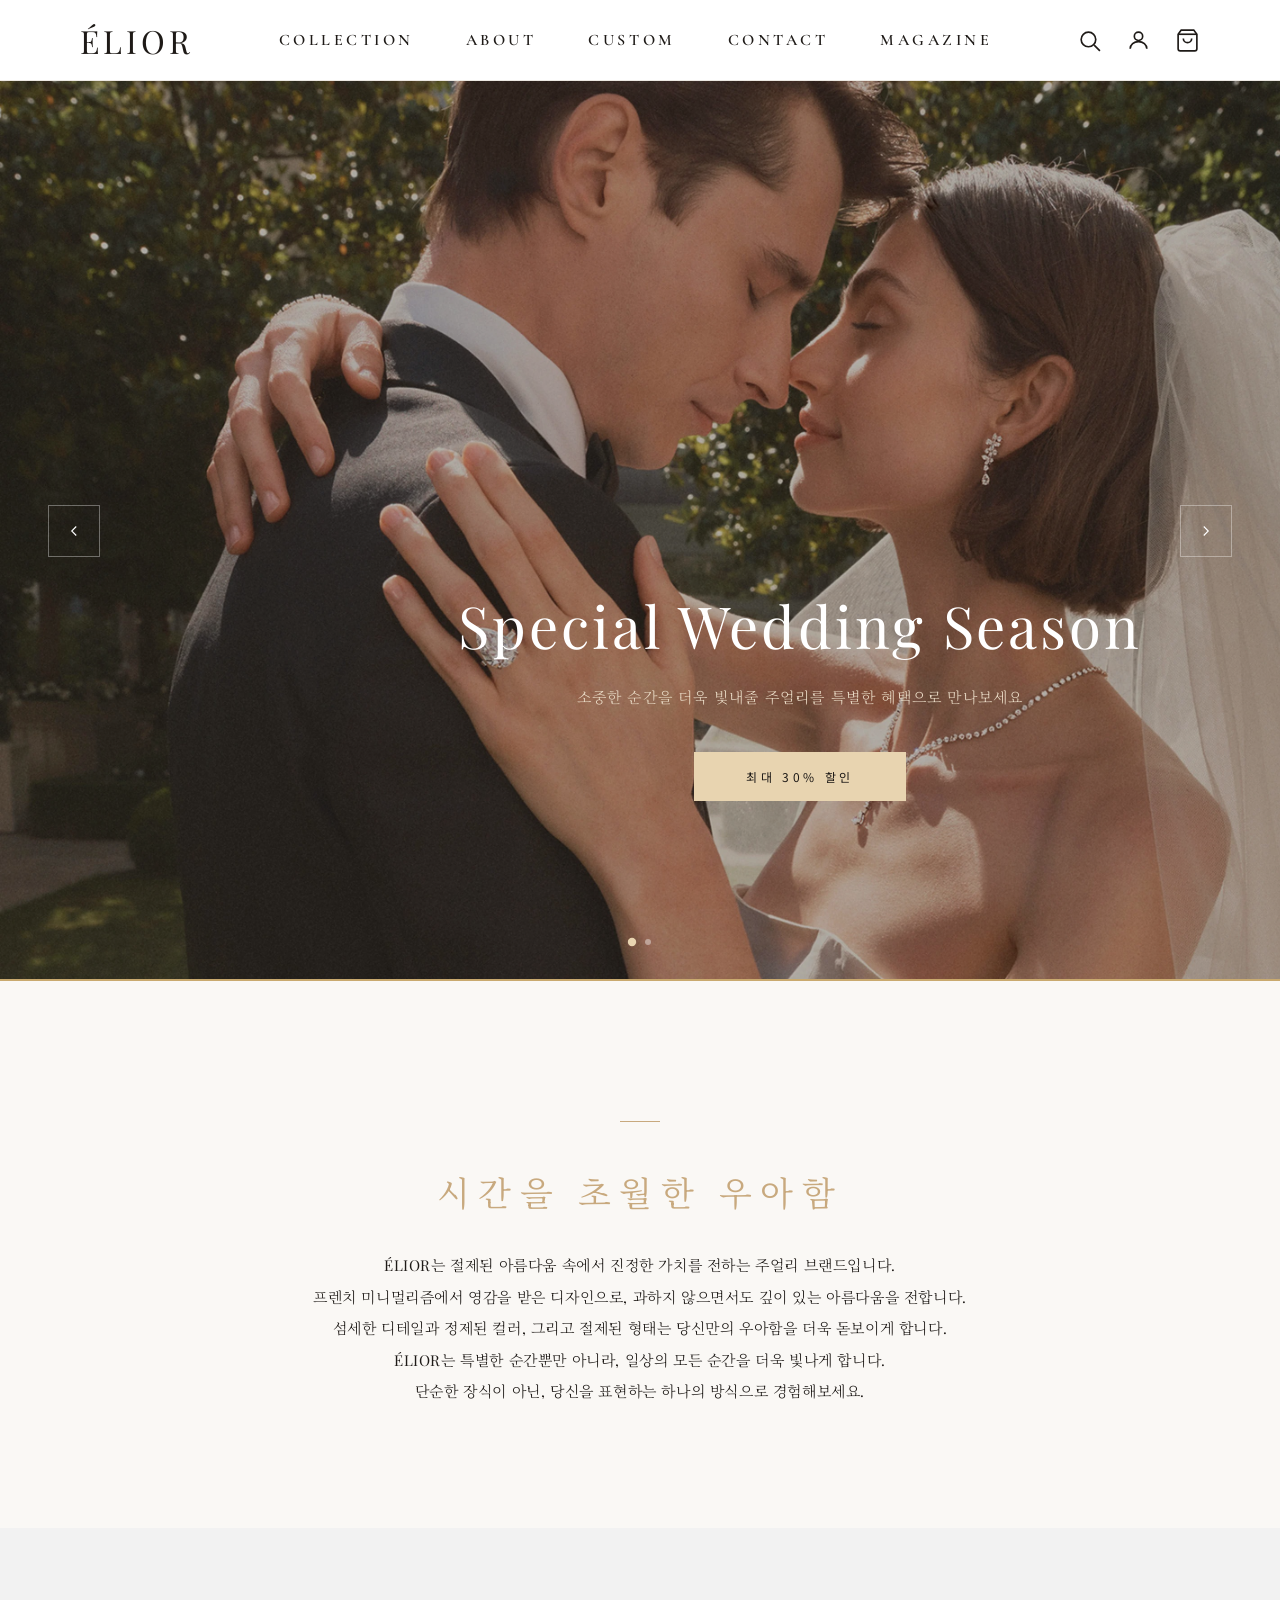
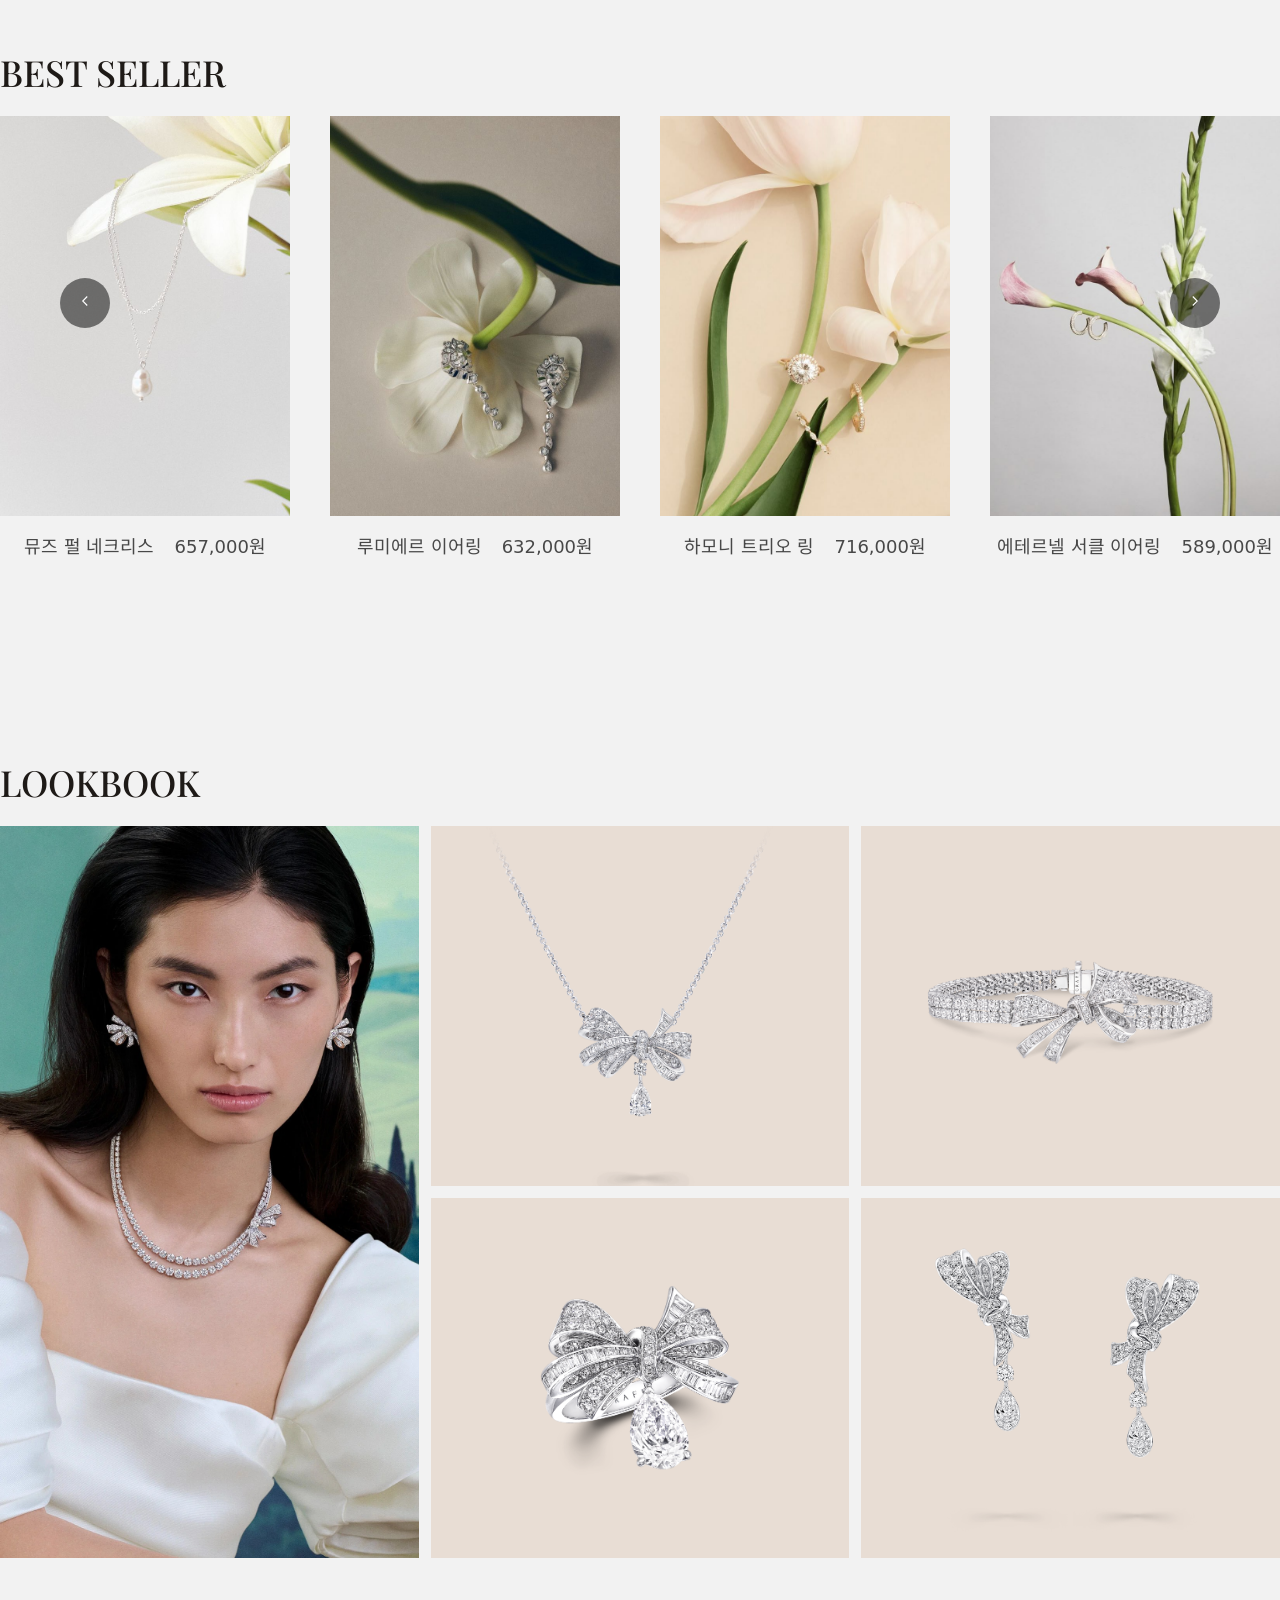
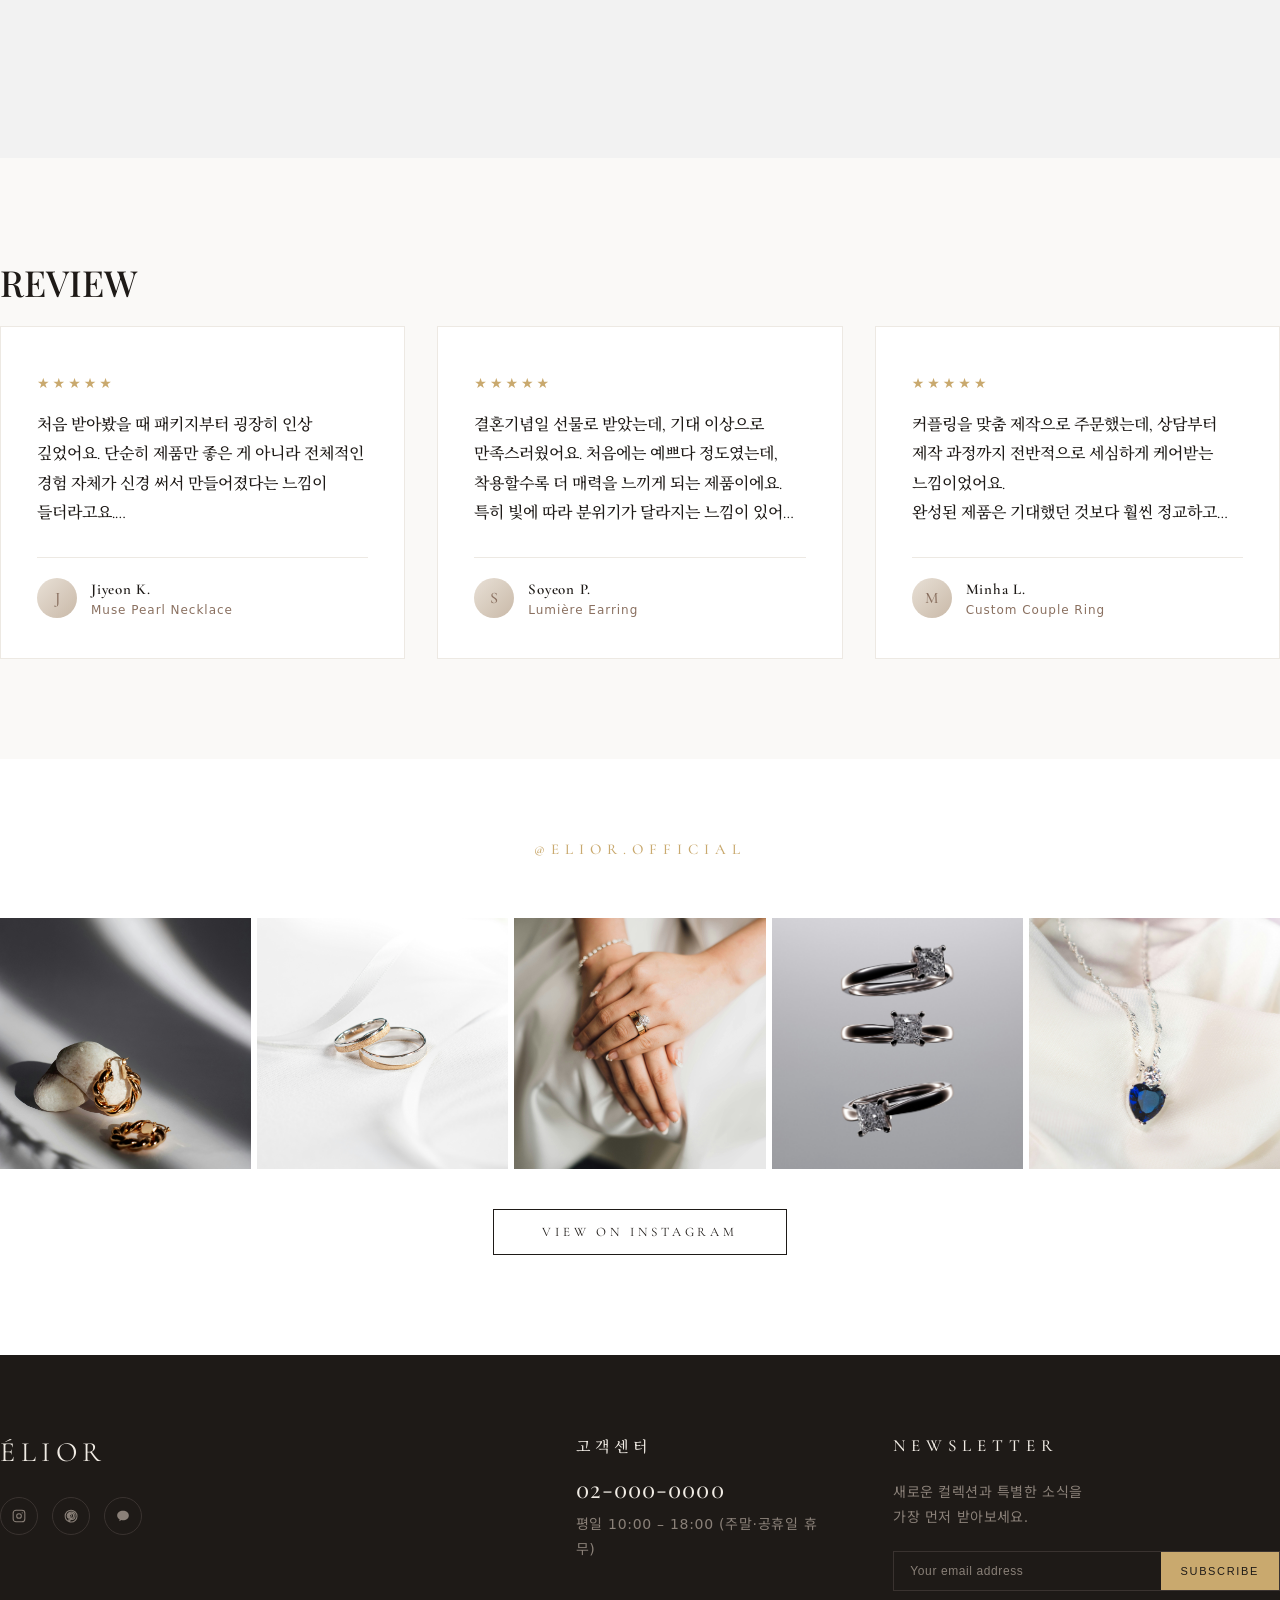
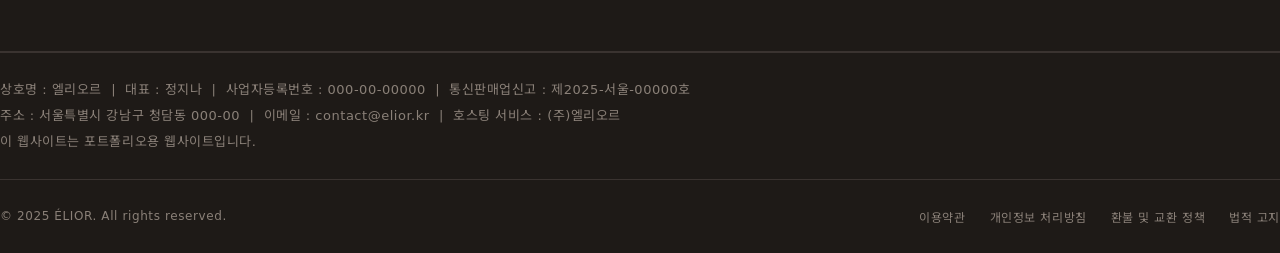
==== index.html @ 1b8e88ba "Add files via upload" ====
<!DOCTYPE html>
<html lang="ko">

<head>
    <meta charset="UTF-8">
    <meta name="viewport" content="width=device-width, initial-scale=1.0">
    <title>ÉLIOR</title>
    <link rel="stylesheet" href="css/all.min.css">
    <link rel="stylesheet" href="css/reset.css">
    <link rel="stylesheet" href="css/index.css">
</head>

<body>
    <div id="wrap">

        <header id="eliorHeader">
            <div class="inner_box">
                <button class="hamburger" id="hamburger" aria-label="메뉴">
                    <span></span>
                    <span></span>
                    <span></span>
                </button>

                <h1 class="logo">
                    <a href="index.html"><span>ÉLIOR</span></a>
                </h1>
                <ul class="gnb">
                    <li>
                        <a href="Collection.html">Collection</a>
                        <ul class="sub">
                            <li><a href="collection.html?cat=necklace">Necklace</a></li>
                            <li><a href="collection.html?cat=earring">Earring</a></li>
                            <li><a href="collection.html?cat=ring">Ring</a></li>
                            <li><a href="collection.html?cat=bracelet">Bracelet</a></li>
                            <li><a href="collection.html?cat=watch">Watch</a></li>
                            <li><a href="collection.html?cat=couple">Couple Sets</a></li>
                        </ul>
                    </li>
                    <li>
                        <a href="About.html">About</a>
                        <ul class="sub">
                            <li><a href="about.html?tab=brand">Brand Story</a></li>
                            <li><a href="about.html?tab=craft">장인정신</a></li>
                            <li><a href="about.html?tab=atelier">아틀리에</a></li>
                        </ul>
                    </li>
                    <li>
                        <a href="Custom.html">Custom</a>
                        <ul class="sub">
                            <li><a href="custom.html?tab=process">진행 방식</a></li>
                            <li><a href="custom.html?tab=request">커스텀 요청서</a></li>
                            <li><a href="custom.html?tab=option">커스텀 옵션</a></li>
                            <li><a href="custom.html?tab=size">사이즈 가이드</a></li>
                            <li><a href="custom.html?tab=case">커스텀 작업 사례</a></li>
                        </ul>
                    </li>
                    <li>
                        <a href="Contact.html">Contact</a>
                        <ul class="sub">
                            <li><a href="contact.html?tab=inquiry">상품 문의</a></li>
                            <li><a href="contact.html?tab=faq">자주 묻는 질문</a></li>
                            <li><a href="contact.html?tab=visit">방문 예약</a></li>
                        </ul>
                    </li>
                    <li>
                        <a href="Magazine.html">Magazine</a>
                    </li>
                </ul>
                
                <div class="util_nav">
                    <a href="#" aria-label="검색">
                        <svg width="16" height="16" viewBox="0 0 24 24" fill="none" stroke="currentColor"
                            stroke-width="1.6">
                            <circle cx="11" cy="11" r="7" />
                            <line x1="16.5" y1="16.5" x2="22" y2="22" />
                        </svg>
                    </a>
                    <a href="Mypage.html" aria-label="마이페이지">
                        <svg width="16" height="16" viewBox="0 0 24 24" fill="none" stroke="currentColor"
                            stroke-width="1.6">
                            <circle cx="12" cy="8" r="4" />
                            <path d="M4 20c0-4 3.6-7 8-7s8 3 8 7" />
                        </svg>
                    </a>
                    <a href="Cart.html" aria-label="장바구니">
                        <svg width="16" height="16" viewBox="0 0 24 24" fill="none" stroke="currentColor"
                            stroke-width="1.6">
                            <path d="M6 2L3 6v14a2 2 0 002 2h14a2 2 0 002-2V6l-3-4z" />
                            <line x1="3" y1="6" x2="21" y2="6" />
                            <path d="M16 10a4 4 0 01-8 0" />
                        </svg>
                    </a>
                </div>
            </div>
        </header>

        <section id="mainVisual">
            <div class="mv_track" id="mvTrack">

                <!-- Slide 1: 메인 -->
                <div class="mv_slide slide1">
                    <figure>
                        <img src="img/main.jpg" alt="">
                    </figure>
                    <div class="mv_text">
                        <h2 class="mv_title">Special Wedding Season </h2>
                        <p class="mv_sub">소중한 순간을 더욱 빛내줄 주얼리를 특별한 혜택으로 만나보세요</p>
                        <a href="#" class="mv_btn light"> 최대 30% 할인 </a>
                    </div>
                </div>

                <!-- Slide 2: -->
                <div class="mv_slide slide2">
                    <div class="ring r1"></div>
                    <div class="ring r2"></div>
                    <div class="ring r3"></div>
                    <div class="mv_text">
                        <p class="mv_label dark">— Make it yours —</p>
                        <h2 class="mv_title dark">나만의 주얼리를,<br>당신의 이야기로</h2>
                        <p class="mv_sub dark">소중한 순간을 담아 세상에 단 하나뿐인 주얼리를 만들어드립니다.<br>각인, 스톤 선택, 디자인까지 — 처음부터 끝까지 함께합니다.
                        </p>
                        <a href="Custom.html" class="mv_btn dark">커스텀 주문 시작하기</a>
                    </div>
                </div>
            </div>

            <button class="mv_arrow prev" id="mvPrev">
                <svg width="18" height="18" viewBox="0 0 24 24" fill="none" stroke="currentColor" stroke-width="1.5">
                    <polyline points="15 18 9 12 15 6" />
                </svg>
            </button>
            <button class="mv_arrow next" id="mvNext">
                <svg width="18" height="18" viewBox="0 0 24 24" fill="none" stroke="currentColor" stroke-width="1.5">
                    <polyline points="9 18 15 12 9 6" />
                </svg>
            </button>

            <div class="mv_dots" id="mvDots">
                <button class="mv_dot active" data-index="0"></button>
                <button class="mv_dot" data-index="1"></button>
            </div>

            <div class="mv_progress" id="mvProgress"></div>
        </section>

        <section id="intro">
            <div class="inner_box">
                <div class="text">
                    <h2>시간을 초월한 우아함</h2>
                    <p>ÉLIOR는 절제된 아름다움 속에서 진정한 가치를 전하는 주얼리 브랜드입니다. <br>
                        프렌치 미니멀리즘에서 영감을 받은 디자인으로, 과하지 않으면서도 깊이 있는 아름다움을 전합니다. <br>
                        섬세한 디테일과 정제된 컬러, 그리고 절제된 형태는 당신만의 우아함을 더욱 돋보이게 합니다. <br>
                        ÉLIOR는 특별한 순간뿐만 아니라, 일상의 모든 순간을 더욱 빛나게 합니다. <br>
                        단순한 장식이 아닌, 당신을 표현하는 하나의 방식으로 경험해보세요.
                    </p>
                    </p>
                </div>
            </div>
        </section>

        <section id="bestseller">
            <div class="inner_box">
                <h3 class="title">BEST SELLER</h3>
                <div class="bestitem">
                    <div class="slider_btns">
                        <button class="prev_btn" aria-label="이전">
                            <svg width="18" height="18" viewBox="0 0 24 24" fill="none" stroke="currentColor"
                                stroke-width="1.5">
                                <polyline points="15 18 9 12 15 6" />
                            </svg>
                        </button>
                        <button class="next_btn" aria-label="다음">
                            <svg width="18" height="18" viewBox="0 0 24 24" fill="none" stroke="currentColor"
                                stroke-width="1.5">
                                <polyline points="9 18 15 12 9 6" />
                            </svg>
                        </button>
                    </div>
                    <ul class="item">
                        <li>
                            <a href=""><img src="img/Pearl Line.jpg" alt=""></a>
                            <div class="info">
                                <span>뮤즈 펄 네크리스</span>
                                <p>657,000원</p>
                            </div>
                        </li>
                        <li>
                            <a href=""><img src="img/Lumière.jpg" alt=""></a>
                            <div class="info">
                                <span>루미에르 이어링</span>
                                <p>632,000원</p>
                            </div>
                        </li>
                        <li>
                            <a href=""><img src="img/Harmonie Trio.jpg" alt=""></a>
                            <div class="info">
                                <span>하모니 트리오 링</span>
                                <p>716,000원</p>
                            </div>
                        </li>
                        <li>
                            <a href=""><img src="img/Circle Éternel.jpg" alt=""></a>
                            <div class="info">
                                <span>에테르넬 서클 이어링</span>
                                <p>589,000원</p>
                            </div>
                        </li>
                        <li>
                            <a href=""><img src="img/best1.jpg" alt=""></a>
                            <div class="info">
                                <span>듀얼 다이아몬드 링</span>
                                <p>548,000원</p>
                            </div>
                        </li>
                        <li>
                            <a href=""><img src="img/best2.jpg" alt=""></a>
                            <div class="info">
                                <span>인피니티 네크리스</span>
                                <p>635,000원</p>
                            </div>
                        </li>
                        <li>
                            <a href=""><img src="img/best3.jpg" alt=""></a>
                            <div class="info">
                                <span>블루 가든 이어링</span>
                                <p>748,000원</p>
                            </div>
                        </li>
                        <li>
                            <a href=""><img src="img/best4.jpg" alt=""></a>
                            <div class="info">
                                <span>실버 범블비 네크리스</span>
                                <p>635,000원</p>
                            </div>
                        </li>
                    </ul>
                </div>
            </div>
        </section>

        <section id="lookbook">
            <div class="inner_box">
                <div class="lookbook_title">
                    <h3>LOOKBOOK</h3>
                </div>
                <div class="lookbook_grid">
                    <div class="look_item large">
                        <img src="img/lookbookmain.jpg" alt="">
                        <div class="look_overlay">
                            <span>2025 S/S Collection</span>
                        </div>
                    </div>
                    <div class="look_item">
                        <img src="img/lookbook1.png" alt="">
                        <div class="look_overlay">
                            <span>다이아몬드 드롭 펜던트</span>
                        </div>
                    </div>
                    <div class="look_item">
                        <img src="img/lookbook2.png" alt="">
                        <div class="look_overlay">
                            <span>다이아몬드 더블 스트랜드 브레이슬릿</span>
                        </div>
                    </div>
                    <div class="look_item">
                        <img src="img/lookbook3.png" alt="">
                        <div class="look_overlay">
                            <span>클래식 다이아몬드 드롭 링</span>
                        </div>
                    </div>
                    <div class="look_item">
                        <img src="img/lookbook4.png" alt="">
                        <div class="look_overlay">
                            <span>다이아몬드 드롭 이어링</span>
                        </div>
                    </div>
                </div>
            </div>
        </section>


        <section id="review">
            <div class="inner_box">
                <div class="section_title">
                    <h3>REVIEW</h3>
                </div>
                <div class="review_grid">
                    <div class="review_card">
                        <div class="stars">
                            <span>★</span><span>★</span><span>★</span><span>★</span><span>★</span>
                        </div>
                        <div class="review_text">
                            <p>처음 받아봤을 때 패키지부터 굉장히 인상 깊었어요. 단순히 제품만 좋은 게 아니라 전체적인 경험 자체가 신경 써서 만들어졌다는 느낌이 들더라고요.</p>
                            <p>실제로 착용해보니 디자인이 과하지 않으면서도 존재감이 있어서 어떤 스타일에도 잘 어울리고, 매일 착용해도 전혀 질리지 않아요.</p>
                            <p>시간이 지나도 계속 손이 가는 아이템이라는 점이 가장 만족스러워요.</p>
                        </div>
                        <div class="reviewer">
                            <div class="reviewer_avatar">J</div>
                            <div class="reviewer_info">
                                <p class="name">Jiyeon K.</p>
                                <p class="product">Muse Pearl Necklace</p>
                            </div>
                        </div>
                    </div>
                    <div class="review_card">
                        <div class="stars">
                            <span>★</span><span>★</span><span>★</span><span>★</span><span>★</span>
                        </div>
                        <div class="review_text">
                            <p>결혼기념일 선물로 받았는데, 기대 이상으로 만족스러웠어요. 처음에는 예쁘다 정도였는데, 착용할수록 더 매력을 느끼게 되는 제품이에요.</p>
                            <p>특히 빛에 따라 분위기가 달라지는 느낌이 있어서 더욱 특별하게 느껴져요.</p>
                            <p>중요한 자리뿐 아니라 일상에서도 자연스럽게 어울려서 활용도가 높다는 점도 정말 좋았습니다.</p>
                        </div>
                        <div class="reviewer">
                            <div class="reviewer_avatar">S</div>
                            <div class="reviewer_info">
                                <p class="name">Soyeon P.</p>
                                <p class="product">Lumière Earring</p>
                            </div>
                        </div>
                    </div>
                    <div class="review_card">
                        <div class="stars">
                            <span>★</span><span>★</span><span>★</span><span>★</span><span>★</span>
                        </div>
                        <div class="review_text">
                            <p>커플링을 맞춤 제작으로 주문했는데, 상담부터 제작 과정까지 전반적으로 세심하게 케어받는 느낌이었어요.</p>
                            <p>완성된 제품은 기대했던 것보다 훨씬 정교하고 완성도가 높아서 놀랐습니다. 각인 디테일도 깔끔하고 고급스럽게 표현돼서 오래도록 의미 있게 간직할 수 있을 것
                                같아요.</p>
                            <p>비슷한 고민을 하는 분들께도 자신 있게 추천하고 싶어요.</p>
                        </div>
                        <div class="reviewer">
                            <div class="reviewer_avatar">M</div>
                            <div class="reviewer_info">
                                <p class="name">Minha L.</p>
                                <p class="product">Custom Couple Ring</p>
                            </div>
                        </div>
                    </div>
                </div>
            </div>
        </section>

        <section id="instagram">
            <div class="inner_box">
                <div class="insta_header">
                    <a href="#" class="insta_handle">
                        @elior.official
                    </a>
                </div>
                <div class="insta_grid">
                    <div class="insta_item">
                        <img src="img/insta1.jpg" alt="Instagram 1">
                    </div>
                    <div class="insta_item">
                        <img src="img/insta2.jpg" alt="Instagram 2">
                    </div>
                    <div class="insta_item">
                        <img src="img/insta3.jpg" alt="Instagram 3">
                    </div>
                    <div class="insta_item">
                        <img src="img/insta4.jpg" alt="Instagram 4">
                    </div>
                    <div class="insta_item">
                        <img src="img/insta5.jpg" alt="Instagram 5">
                    </div>
                </div>
                <div class="insta_cta">
                    <a href="#">View on Instagram</a>
                </div>
            </div>
        </section>

        <footer id="footer">
            <div class="inner_box">
                <div class="footer_top">

                    <!-- Brand -->
                    <div class="footer_brand">
                        <a href="index.html" class="footer_logo">ÉLIOR</a>
                        <div class="footer_sns">
                            <a href="#" class="sns_btn" aria-label="Instagram">
                                <svg width="14" height="14" viewBox="0 0 24 24" fill="none" stroke="currentColor"
                                    stroke-width="1.8">
                                    <rect x="2" y="2" width="20" height="20" rx="5" ry="5" />
                                    <circle cx="12" cy="12" r="4" />
                                    <circle cx="17.5" cy="6.5" r="1" fill="currentColor" stroke="none" />
                                </svg>
                            </a>
                            <a href="#" class="sns_btn" aria-label="Pinterest">
                                <svg width="14" height="14" viewBox="0 0 24 24" fill="none" stroke="currentColor"
                                    stroke-width="1.8">
                                    <path
                                        d="M12 2C6.48 2 2 6.48 2 12c0 4.24 2.65 7.86 6.39 9.29-.09-.78-.17-1.99.04-2.85.18-.76 1.22-5.18 1.22-5.18s-.31-.63-.31-1.56c0-1.46.85-2.55 1.9-2.55.9 0 1.33.67 1.33 1.48 0 .9-.58 2.26-.87 3.52-.25 1.05.52 1.9 1.55 1.9 1.86 0 3.11-2.39 3.11-5.22 0-2.15-1.46-3.75-4.1-3.75-2.99 0-4.84 2.24-4.84 4.74 0 .86.25 1.47.65 1.94.18.21.2.3.14.54-.05.17-.15.59-.2.76-.07.25-.28.34-.5.25-1.39-.57-2.04-2.1-2.04-3.82 0-2.84 2.4-6.24 7.17-6.24 3.83 0 6.35 2.77 6.35 5.75 0 3.93-2.17 6.87-5.39 6.87-1.08 0-2.09-.58-2.44-1.24l-.66 2.52c-.24.92-.88 2.07-1.31 2.77.99.3 2.03.46 3.12.46 5.52 0 10-4.48 10-10S17.52 2 12 2z" />
                                </svg>
                            </a>
                            <a href="#" class="sns_btn" aria-label="KakaoTalk">
                                <svg width="14" height="14" viewBox="0 0 24 24" fill="currentColor" stroke="none">
                                    <path
                                        d="M12 3C6.48 3 2 6.58 2 11c0 2.84 1.74 5.33 4.37 6.81L5.5 21l3.78-2.14C10.22 19.27 11.1 19.4 12 19.4c5.52 0 10-3.58 10-8.4S17.52 3 12 3z" />
                                </svg>
                            </a>
                        </div>
                    </div>

                    <!-- 사업자 정보 -->
                    <div class="footer_info">
                        <h4>고객센터</h4>
                        <p class="footer_tel">02-000-0000</p>
                        <p class="footer_hours">평일 10:00 – 18:00 (주말·공휴일 휴무)</p>
                    </div>

                    <!-- Newsletter -->
                    <div class="footer_newsletter">
                        <h4>Newsletter</h4>
                        <p>새로운 컬렉션과 특별한 소식을<br>가장 먼저 받아보세요.</p>
                        <div class="newsletter_form">
                            <input type="email" placeholder="Your email address">
                            <button type="button">Subscribe</button>
                        </div>
                    </div>

                </div>

                <!-- 사업자 등록 정보 -->
                <div class="footer_biz">
                    <p>상호명 : 엘리오르 &nbsp;|&nbsp; 대표 : 정지나 &nbsp;|&nbsp; 사업자등록번호 : 000-00-00000 &nbsp;|&nbsp; 통신판매업신고 :
                        제2025-서울-00000호</p>
                    <p>주소 : 서울특별시 강남구 청담동 000-00 &nbsp;|&nbsp; 이메일 : contact@elior.kr &nbsp;|&nbsp; 호스팅 서비스 : (주)엘리오르
                    </p>
                    <p>이 웹사이트는 포트폴리오용 웹사이트입니다.</p>
                </div>

                <div class="footer_bottom">
                    <p class="copyright">© 2025 ÉLIOR. All rights reserved.</p>
                    <div class="footer_policy">
                        <a href="#">이용약관</a>
                        <a href="#">개인정보 처리방침</a>
                        <a href="#">환불 및 교환 정책</a>
                        <a href="#">법적 고지</a>
                    </div>
                </div>
            </div>
        </footer>
    </div>



    <script>

        // ── 메인비주얼 슬라이더 ──
        const mvTrack = document.getElementById('mvTrack');
        const mvProgress = document.getElementById('mvProgress');
        const mvPrev = document.getElementById('mvPrev');
        const mvNext = document.getElementById('mvNext');
        const mvDots = document.querySelectorAll('.mv_dot');
        const mvTotal = 2;
        let mvCurrent = 0;
        let mvTimer;
        const MV_DURATION = 5000;
        

        function mvUpdateUI() {
            mvTrack.style.transform = `translateX(-${mvCurrent * 100}%)`;
            const isLight = mvCurrent === 1;
            mvDots.forEach((d, i) => {
                d.className = 'mv_dot' + (isLight ? ' on_light' : '') + (i === mvCurrent ? ' active' : '');
            });
            mvPrev.className = 'mv_arrow prev' + (isLight ? ' on_light' : '');
            mvNext.className = 'mv_arrow next' + (isLight ? ' on_light' : '');
        }

        function mvResetProgress() {
            mvProgress.style.transition = 'none';
            mvProgress.style.width = '0%';
            setTimeout(() => {
                mvProgress.style.transition = `width ${MV_DURATION}ms linear`;
                mvProgress.style.width = '100%';
            }, 30);
        }

        function mvGoTo(idx) {
            mvCurrent = (idx + mvTotal) % mvTotal;
            mvUpdateUI();
            mvResetProgress();
        }

        function mvStartAuto() {
            clearInterval(mvTimer);
            mvTimer = setInterval(() => mvGoTo(mvCurrent + 1), MV_DURATION);
        }

        mvDots.forEach(d => {
            d.addEventListener('click', () => { mvGoTo(parseInt(d.dataset.index)); mvStartAuto(); });
        });
        mvPrev.addEventListener('click', () => { mvGoTo(mvCurrent - 1); mvStartAuto(); });
        mvNext.addEventListener('click', () => { mvGoTo(mvCurrent + 1); mvStartAuto(); });

        mvUpdateUI();
        mvResetProgress();
        mvStartAuto();


        // ── 베스트셀러 슬라이더 ──
        const itemList = document.querySelector(".item");
        const items = document.querySelectorAll(".item li");
        const bsPrev = document.querySelector(".prev_btn");
        const bsNext = document.querySelector(".next_btn");

        const visibleCount = 4;
        let bsIndex = 0;

        const itemWidth = items[0].offsetWidth;
        const gap = 40;
        const moveValue = (itemWidth + gap) * visibleCount;
        const maxIndex = Math.ceil(items.length / visibleCount) - 1;

        function updateSlider() {
            itemList.style.transform = `translateX(-${bsIndex * moveValue}px)`;
        }

        bsNext.addEventListener("click", () => {
            bsIndex = bsIndex < maxIndex ? bsIndex + 1 : 0;
            updateSlider();
        });

        bsPrev.addEventListener("click", () => {
            bsIndex = bsIndex > 0 ? bsIndex - 1 : maxIndex;
            updateSlider();
        });

        // 햄버거 메뉴
        const hamburger = document.getElementById('hamburger');
        const gnb = document.querySelector('.gnb');

        if (hamburger && gnb) {
            hamburger.addEventListener('click', () => {
                hamburger.classList.toggle('open');
                gnb.classList.toggle('open');
                document.body.style.overflow = gnb.classList.contains('open') ? 'hidden' : '';
            });

            // 서브메뉴 토글
            gnb.querySelectorAll('li > a').forEach(link => {
                link.addEventListener('click', (e) => {
                    if (window.innerWidth <= 430) {
                        const sub = link.nextElementSibling;
                        if (sub && sub.classList.contains('sub')) {
                            e.preventDefault();
                            link.parentElement.classList.toggle('sub_open');
                        }
                    }
                });
            });
        }


    </script>

</body>

</html>
---- css/index.css ----
@charset "utf-8";

.inner_box {
  max-width: 1440px;
  margin: 0 auto;
  box-sizing: border-box;

}

/* header */
header {
  width: 100%;
  background: #fff;
  border-bottom: 1px solid #ede9e3;
  transition: background 0.4s ease, box-shadow 0.4s ease;
  position: relative;
  z-index: 100;
}

header .inner_box {
  max-width: 1440px;
  margin: 0 auto;
  padding: 0 80px;
  height: 80px;
  display: flex;
  align-items: center;
  justify-content: space-between;
  gap: 48px;
}

/* logo */
header .logo a {
  font-family: 'Playfair Display', 'Noto Serif KR', serif;
  font-size: 32px;
  font-weight: 400;
  letter-spacing: 4px;
  color: #1e1a17;
}

/* ── GNB ── */

.hamburger {
  display: none;
}

.gnb_close {
  display: none;
}

header .gnb {
  display: flex;
  align-items: center;
  list-style: none;
  flex: 1;
  justify-content: center;
}

header .gnb>li {
  position: relative;
}

header .gnb .sub li a {
  font-weight: 500;
}

header .gnb>li>a {
  display: block;
  padding: 0 26px;
  height: 80px;
  line-height: 80px;
  font-family: 'Cormorant Garamond', 'Noto Serif KR', serif;
  font-size: 16px;
  font-weight: 600;
  letter-spacing: 0.22em;
  text-transform: uppercase;
  color: #1e1a17;
  position: relative;
  transition: color 0.25s;
  white-space: nowrap;
}

header .gnb>li>a::after {
  content: '';
  position: absolute;
  bottom: 20px;
  left: 26px;
  right: 26px;
  height: 1px;
  background: #c9a96e;
  transform: scaleX(0);
  transform-origin: left;
  transition: transform 0.3s ease;
}

header .gnb>li:hover>a {
  color: #c9a96e;
}

header .gnb>li:hover>a::after {
  transform: scaleX(1);
}

/* sub menu */
header .gnb .sub {
  position: absolute;
  top: 80px;
  left: 50%;
  transform: translateX(-50%) translateY(-6px);
  background: #fff;
  border: 1px solid #ede9e3;
  border-top: 2px solid #c9a96e;
  min-width: 180px;
  list-style: none;
  padding: 12px 0;
  opacity: 0;
  visibility: hidden;
  transition: opacity 0.25s ease, transform 0.25s ease;
  z-index: 200;
}

header .gnb>li:hover .sub {
  opacity: 1;
  visibility: visible;
  transform: translateX(-50%) translateY(0);
}

header .gnb .sub li a {
  display: block;
  padding: 10px 24px;
  font-family: 'Cormorant Garamond', 'Noto Serif KR', serif;
  font-size: 15px;
  font-weight: 600;
  letter-spacing: 0.08em;
  color: #1e1a17;
  text-decoration: none;
  transition: color 0.2s, padding-left 0.2s;
}

header .gnb .sub li a:hover {
  color: #c9a96e;
  padding-left: 30px;
}

/* util nav */
header .util_nav {
  display: flex;
  align-items: center;
  gap: 24px;
  flex-shrink: 0;
}

header .util_nav a {
  display: flex;
  align-items: center;
  color: #1e1a17;
  transition: color 0.25s;
  text-decoration: none;
}

header .util_nav a:hover {
  color: #c9a96e;
}

header .util_nav a svg {
  width: 25px;
  height: 25px;
}

/* 메인비주얼 */
#mainVisual {
  position: relative;
  width: 100%;
  height: 100vh;
  overflow: hidden;
}

.mv_track {
  display: flex;
  width: 100%;
  height: 100%;
  transition: transform 0.9s cubic-bezier(0.77, 0, 0.18, 1);
}

/* 슬라이드 공통 */
.mv_slide {
  min-width: 100%;
  height: 100%;
  position: relative;
  flex-shrink: 0;
}

/* slide 1 */
.slide1 figure {
  width: 100%;
  height: 100%;
}

.slide1 figure img {
  width: 100%;
  height: 100%;
  object-fit: contain;
  display: block;
}

.slide1::after {
  content: '';
  position: absolute;
  inset: 0;
  background: rgba(40, 28, 16, 0.3);
}

/* slide 2 */
.slide2 {
  background: #FAF8F5;
}

.slide2 .ring {
  position: absolute;
  border-radius: 50%;
  border: 1px solid #e0d8ce;
  top: 50%;
  left: 50%;
  transform: translate(-50%, -50%);
  pointer-events: none;
}

.slide2 .r1 {
  width: 700px;
  height: 700px;
}

.slide2 .r2 {
  width: 480px;
  height: 480px;
}

.slide2 .r3 {
  width: 260px;
  height: 260px;
}

/* ── slide 1 텍스트 ── */
.slide1 .mv_text {
  justify-content: flex-end;
  padding-bottom: 180px;
}

/* ── slide 2 텍스트  ── */
.slide2 .mv_text {
  justify-content: center;
  padding-bottom: 0;
}

/* 공통 */
.mv_text {
  position: absolute;
  inset: 0;
  display: flex;
  flex-direction: column;
  align-items: center;
  text-align: center;
  z-index: 1;
}

.mv_title {
  font-family: 'Playfair Display', 'Noto Serif KR', serif;
  font-size: 58px;
  font-weight: 400;
  letter-spacing: 0.05em;
  color: #fff;
  line-height: 1.3;
  margin-bottom: 20px;

}

.mv_title.dark {
  color: #1e1a17;
}

.mv_title.dark em {
  color: #c9a96e;
}

.mv_sub {
  font-family: 'Cormorant Garamond', 'Noto Serif KR', serif;
  font-size: 15px;
  font-weight: 300;
  letter-spacing: 0.08em;
  color: #e8d9c4;
  line-height: 1.9;
  margin-bottom: 40px;
}

.mv_sub.dark {
  color: #1e1a17;
}

.mv_btn {
  font-family: 'Noto Sans KR', sans-serif;
  font-size: 12px;
  letter-spacing: 0.3em;
  text-transform: uppercase;
  text-decoration: none;
  padding: 16px 52px;
  transition: background 0.3s, color 0.3s;
  display: inline-block;
}

.mv_btn.light {
  background: #e8d4b0;
  color: #1e1a17;
}

.mv_btn.light:hover {
  background: #c9a96e;
  color: #fff;
}

.mv_btn.dark {
  background: #1e1a17;
  color: #fff;
}

.mv_btn.dark:hover {
  background: #c9a96e;
}

/* 화살표 */
.mv_arrow {
  position: absolute;
  top: 50%;
  transform: translateY(-50%);
  width: 52px;
  height: 52px;
  border: 1px solid rgba(255, 255, 255, 0.35);
  background: transparent;
  color: #fff;
  cursor: pointer;
  display: flex;
  align-items: center;
  justify-content: center;
  transition: background 0.3s, border-color 0.3s, color 0.3s;
  z-index: 10;
}

.mv_arrow.prev {
  left: 48px;
}

.mv_arrow.next {
  right: 48px;
}

.mv_arrow:hover {
  background: rgba(255, 255, 255, 0.15);
}

.mv_arrow.on_light {
  border-color: rgba(44, 37, 32, 0.3);
  color: #1e1a17;
}

.mv_arrow.on_light:hover {
  background: rgba(44, 37, 32, 0.08);
}

/* 점 */
.mv_dots {
  position: absolute;
  bottom: 36px;
  left: 50%;
  transform: translateX(-50%);
  display: flex;
  gap: 10px;
  z-index: 10;
}

.mv_dot {
  width: 6px;
  height: 6px;
  border-radius: 50%;
  background: rgba(255, 255, 255, 0.4);
  border: none;
  cursor: pointer;
  padding: 0;
  transition: background 0.3s, transform 0.3s;
}

.mv_dot.active {
  background: #e8d4b0;
  transform: scale(1.4);
}

.mv_dot.on_light {
  background: rgba(44, 37, 32, 0.25);
}

.mv_dot.on_light.active {
  background: #c9a96e;
}

/* 프로그레스 */
.mv_progress {
  position: absolute;
  bottom: 0;
  left: 0;
  height: 2px;
  background: #c9a96e;
  width: 0%;
  z-index: 10;
}



/*intro*/
#intro {
  text-align: center;
  padding: 140px 20px 120px;
  background: #FAF8F5;
  color: #1e1a17;
  margin-bottom: 120px;
  position: relative;
}

#intro::before {
  content: '';
  display: block;
  width: 40px;
  height: 1px;
  background: #C8A97E;
  margin: 0 auto 48px;
}

#intro .text h2 {
  font-family: 'Playfair Display', 'Noto Serif KR', serif;
  color: #C8A97E;
  text-transform: uppercase;
  font-size: 34px;
  font-weight: 400;
  letter-spacing: 0.25em;
  margin-bottom: 36px;
  line-height: 1.3;
}

#intro .text p {
  font-family: 'Playfair Display', 'Noto Serif KR', serif;
  font-size: 15px;
  font-weight: 300;
  line-height: 2.1;
  letter-spacing: 0.04em;
  color: #1e1a17;
  text-align: center;
  max-width: 860px;
  margin: 0 auto;
  word-break: keep-all;
  overflow-wrap: break-word;
}

/*bestitem*/

#bestseller {
  position: relative;
  margin-bottom: 200px;
}

.bestitem {
  overflow: hidden;
}

#bestseller .inner_box .title {
  font-family: 'Playfair Display', 'Noto Serif KR', serif;
  font-size: 36px;
  font-weight: 500;
  margin-bottom: 20px;
  color: #1e1a17;
}

.item {
  display: flex;
  gap: 40px;
  transition: transform 0.5s ease;
}

.item li {
  width: calc((100% - 120px) / 4);
  flex-shrink: 0;
}

.prev_btn,
.next_btn {
  position: absolute;
  top: 50%;
  transform: translateY(-50%);
  z-index: 10;
  width: 50px;
  height: 50px;
  border-radius: 50%;
  border: none;
  cursor: pointer;
  background: rgba(0, 0, 0, 0.5);
  color: #fff;
}

/* 왼쪽 (inner_box 밖으로) */
.prev_btn {
  left: 60px;
}

/* 오른쪽 (inner_box 밖으로) */
.next_btn {
  right: 60px;
}

.bestitem .item li img {
  width: 100%;
  height: 400px;
  object-fit: cover;
  margin-bottom: 12px;
}

.item li .info {
  display: flex;
  justify-content: center;
  gap: 20px;
  font-size: 18px;
}

/* ── 룩북 ── */

#lookbook {
  margin-bottom: 200px;
}

.lookbook_title h3 {
  font-family: 'Playfair Display', 'Noto Serif KR', serif;
  font-size: 36px;
  font-weight: 500;
  color: #1e1a17;
  margin-bottom: 20px;
}

/* 그리드 */
.lookbook_grid {
  display: grid;
  grid-template-columns: repeat(3, 1fr);
  grid-template-rows: repeat(2, 360px);
  gap: 12px;
}

/* 왼쪽 큰 이미지 */
.look_item.large {
  grid-column: 1;
  grid-row: 1 / 3;
}

/* 나머지 4개 */
.look_item:nth-child(2) {
  grid-column: 2;
  grid-row: 1;
}

.look_item:nth-child(3) {
  grid-column: 3;
  grid-row: 1;
}

.look_item:nth-child(4) {
  grid-column: 2;
  grid-row: 2;
}

.look_item:nth-child(5) {
  grid-column: 3;
  grid-row: 2;
}

.look_item {
  position: relative;
  overflow: hidden;
  background: #e8ddd4;
}

.look_item img {
  width: 100%;
  height: 100%;
  object-fit: cover;
  display: block;
  transition: transform 0.6s ease;
}

.look_item:hover img {
  transform: scale(1.05);
}

/* 호버 오버레이 */
.look_overlay {
  position: absolute;
  inset: 0;
  background: rgba(30, 26, 23, 0);
  display: flex;
  align-items: flex-end;
  padding: 28px;
  transition: background 0.4s ease;
}

.look_item:hover .look_overlay {
  background: rgba(30, 26, 23, 0.4);
}

.look_overlay span {
  font-family: 'Cormorant Garamond', 'Noto Serif KR', serif;
  font-size: 15px;
  letter-spacing: 0.1em;
  color: #fff;
  opacity: 0;
  transform: translateY(8px);
  transition: opacity 0.35s ease, transform 0.35s ease;
}

.look_item:hover .look_overlay span {
  opacity: 1;
  transform: translateY(0);
}

/* ── 리뷰 ── */
#review {
  padding: 100px 0 100px 0;
  background-color: #faf9f7;
}

#review .section_title h3 {
  font-family: 'Playfair Display', 'Noto Serif KR', serif;
  font-size: 36px;
  font-weight: 500;
  color: #1e1a17;
  margin-bottom: 20px;
}

.review_grid {
  display: grid;
  grid-template-columns: repeat(3, 1fr);
  gap: 32px;
}

.review_card {
  background: #fff;
  padding: 40px 36px;
  border: 1px solid #ede9e3;
  position: relative;
  transition: box-shadow 0.3s ease, transform 0.3s ease;
}

.review_card:hover {
  box-shadow: 0 12px 40px rgba(44, 37, 32, 0.08);
  transform: translateY(-4px);
}

.review_card .stars {
  display: flex;
  gap: 3px;
  margin-bottom: 20px;
  margin-top: 8px;
}

.review_card .stars span {
  color: #c9a96e;
  font-size: 14px;
}

.review_card .review_text {
  font-family: 'Cormorant Garamond', 'Noto Serif KR', serif;
  font-size: 16px;
  line-height: 1.85;
  font-weight: 500;
  color: #1e1a17;
  margin-bottom: 28px;
  display: -webkit-box;
  -webkit-line-clamp: 4;
  -webkit-box-orient: vertical;
  overflow: hidden;
  text-overflow: ellipsis;
  word-break: keep-all;
}

.review_card .reviewer {
  display: flex;
  align-items: center;
  gap: 14px;
  padding-top: 20px;
  border-top: 1px solid #ede9e3;
}

.reviewer_avatar {
  width: 40px;
  height: 40px;
  border-radius: 50%;
  background: linear-gradient(135deg, #e8e0d6 0%, #c9b9a8 100%);
  display: flex;
  align-items: center;
  justify-content: center;
  font-family: 'Cormorant Garamond', 'Georgia', serif;
  font-size: 16px;
  color: #8a7060;
  font-weight: 500;
  flex-shrink: 0;
}

.reviewer_info .name {
  font-family: 'Cormorant Garamond', 'Georgia', serif;
  font-size: 15px;
  font-weight: 600;
  color: #1e1a17;
  letter-spacing: 0.05em;
  margin-bottom: 5px;
}

.reviewer_info .product {
  font-size: 12px;
  font-weight: 500;
  color: #8a7060;
  letter-spacing: 0.08em;
  margin-top: 2px;
}

/* ── 인스타그램 ── */
#instagram {
  padding: 80px 0 100px;
  background: #fff;
}


.insta_header {
  text-align: center;
  margin-bottom: 48px;
}

.insta_header .insta_handle {
  display: inline-flex;
  align-items: center;
  gap: 10px;
  font-family: 'Cormorant Garamond', 'Georgia', serif;
  font-size: 15px;
  font-weight: 500;
  letter-spacing: 0.4em;
  font-weight: 500;
  color: #c9a96e;
  text-transform: uppercase;
  margin-bottom: 12px;
}

.insta_header h3 {
  font-family: 'Cormorant Garamond', 'Georgia', serif;
  font-size: 36px;
  font-weight: 500;
  color: #1e1a17;
  letter-spacing: 0.05em;
}

.insta_grid {
  display: grid;
  grid-template-columns: repeat(5, 1fr);
  gap: 6px;
}

.insta_item {
  position: relative;
  aspect-ratio: 1 / 1;
  overflow: hidden;
  background: #f0ebe4;
  cursor: pointer;
}

.insta_item img {
  width: 100%;
  height: 100%;
  object-fit: cover;
  transition: transform 0.5s ease;
}


/* Placeholder gradient tiles when no image */
.insta_placeholder {
  width: 100%;
  height: 100%;
}

.insta_placeholder.tile1 {
  background: linear-gradient(135deg, #e8ddd4 0%, #c9b5a0 100%);
}

.insta_placeholder.tile2 {
  background: linear-gradient(135deg, #d8cfc8 0%, #a89080 100%);
}

.insta_placeholder.tile3 {
  background: linear-gradient(135deg, #f0e8e0 0%, #d4c0ac 100%);
}

.insta_placeholder.tile4 {
  background: linear-gradient(135deg, #c8bfb5 0%, #9e8e80 100%);
}

.insta_placeholder.tile5 {
  background: linear-gradient(135deg, #e4dcd4 0%, #bca898 100%);
}

.insta_cta {
  text-align: center;
  margin-top: 40px;
}

.insta_cta a {
  display: inline-block;
  font-family: 'Cormorant Garamond', 'Georgia', serif;
  font-size: 13px;
  letter-spacing: 0.3em;
  color: #1e1a17;
  text-transform: uppercase;
  text-decoration: none;
  padding: 14px 48px;
  border: 1px solid #1e1a17;
  transition: background 0.3s, color 0.3s;
}

.insta_cta a:hover {
  color: #faf9f7;
  background: #1e1a17;
}

/* ── 푸터 ── */
#footer {
  background-color: #1e1a17;
  color: #c8bfb5;
  padding: 80px 0 0;
}

.footer_brand .footer_logo {
  font-family: 'Cormorant Garamond', 'Georgia', serif;
  font-size: 28px;
  font-weight: 400;
  color: #f0ebe4;
  letter-spacing: 0.2em;
  text-decoration: none;
  display: block;
  margin-bottom: 20px;
}

.footer_sns {
  display: flex;
  gap: 14px;
  margin-top: 28px;
}

.sns_btn {
  width: 36px;
  height: 36px;
  border: 1px solid #3a3330;
  border-radius: 50%;
  display: flex;
  align-items: center;
  justify-content: center;
  color: #8a8078;
  font-size: 14px;
  text-decoration: none;
  transition: border-color 0.3s, color 0.3s, background 0.3s;
}

.sns_btn:hover {
  border-color: #c9a96e;
  color: #c9a96e;
  background: rgba(201, 169, 110, 0.1);
}

.footer_newsletter h4 {
  font-family: 'Cormorant Garamond', 'Georgia', serif;
  font-size: 17px;
  font-weight: 500;
  letter-spacing: 0.35em;
  text-transform: uppercase;
  color: #f0ebe4;
  margin-bottom: 24px;
}

.footer_newsletter p {
  font-size: 14px;
  color: #8a8078;
  line-height: 1.8;
  margin-bottom: 20px;
  letter-spacing: 0.03em;
}

.newsletter_form {
  display: flex;
  border: 1px solid #3a3330;
  overflow: hidden;
  transition: border-color 0.3s;
}

.newsletter_form:focus-within {
  border-color: #c9a96e;
}

.newsletter_form input {
  flex: 1;
  background: transparent;
  border: none;
  outline: none;
  padding: 12px 16px;
  font-size: 12px;
  color: #c8bfb5;
  letter-spacing: 0.05em;
}

.newsletter_form input::placeholder {
  color: #8a8078;
}

.newsletter_form button {
  background: #c9a96e;
  border: none;
  padding: 12px 20px;
  color: #1e1a17;
  font-size: 11px;
  letter-spacing: 0.15em;
  text-transform: uppercase;
  cursor: pointer;
  transition: background 0.3s;
  white-space: nowrap;
}

.newsletter_form button:hover {
  background: #c9a96e;
}

.footer_bottom {
  display: flex;
  align-items: center;
  justify-content: space-between;
  padding: 28px 0;
}

.footer_bottom .copyright {
  font-size: 12px;
  color: #8a8078;
  letter-spacing: 0.05em;
}

.footer_bottom .footer_policy {
  display: flex;
  gap: 24px;
}

.footer_bottom .footer_policy a {
  font-size: 12px;
  color: #8a8078;
  text-decoration: none;
  letter-spacing: 0.05em;
  transition: color 0.3s;
}

.footer_bottom .footer_policy a:hover {
  color: #c9a96e;
}

.footer_top {
  display: grid;
  grid-template-columns: 2fr 1fr 1.5fr;
  gap: 60px;
  padding-bottom: 60px;
  border-bottom: 1px solid #3a3330;
}

/* 고객센터 */
.footer_info h4 {
  font-family: 'Cormorant Garamond', 'Noto Serif KR', serif;
  font-size: 15px;
  font-weight: 500;
  letter-spacing: 0.35em;
  text-transform: uppercase;
  color: #f0ebe4;
  margin-bottom: 18px;
}

.footer_tel {
  font-family: 'Playfair Display', serif;
  font-size: 22px;
  font-weight: 400;
  color: #f0ebe4;
  letter-spacing: 0.05em;
  margin-bottom: 8px;
}

.footer_hours {
  font-size: 14px;
  color: #8a8078;
  letter-spacing: 0.05em;
  margin-bottom: 20px;
  line-height: 1.8;
}

.footer_kakao:hover {
  opacity: 0.7;
}

/* 사업자 정보 */
.footer_biz {
  padding: 24px 0;
  border-top: 1px solid #3a3330;
  border-bottom: 1px solid #3a3330;
  margin-bottom: 0;
}

.footer_biz p {
  font-size: 13px;
  color: #8a8078;
  letter-spacing: 0.04em;
  line-height: 2;
}









/* ── 태블릿 (1024px 이하) ── */
@media (max-width: 1024px) {

  .inner_box {
    padding: 0 40px;
  }

  /* ── 헤더 ── */
  header .inner_box {
    padding: 0 24px;
    gap: 20px;
    overflow: hidden;
  }

  header .logo a {
    font-size: 26px;
  }

  header .gnb {
    flex: none;
    gap: 15px;
  }

  header .gnb>li>a {
    padding: 0 12px;
    font-size: 14px;
    letter-spacing: .12em;
  }

  header .gnb>li>a::after {
    bottom: 16px;
    left: 16px;
    right: 16px;
  }

  header .gnb .sub {
    top: 70px;
  }

  header .util_nav {
    gap: 16px;
  }

  header .util_nav a svg {
    width: 20px;
    height: 20px;
  }

  /* ── 공지 배너 ── */
  #notice_bar {
    padding: 10px 40px;
  }

  #notice_bar p {
    font-size: 12px;
  }

  /* ── 푸터 ── */
  .footer_top {
    grid-template-columns: 1fr 1fr;
    gap: 40px;
    padding-bottom: 40px;
  }

  .footer_brand {
    grid-column: 1 / 3;
  }

  .footer_biz p {
    font-size: 12px;
  }

  .footer_bottom {
    flex-direction: column;
    gap: 12px;
    text-align: center;
  }

  .footer_bottom .footer_policy {
    flex-wrap: wrap;
    justify-content: center;
    gap: 16px;
  }

  /* 메인 비주얼 */
  #mainVisual {
    height: 75vh;
    min-height: 600px;
  }

  .mv_title {
    font-size: 42px;
  }

  .mv_arrow.prev {
    left: 20px;
  }

  .mv_arrow.next {
    right: 20px;
  }

  .mv_slide {
    width: 100%;
    height: 100%;
    position: relative;
    flex-shrink: 0;
  }

  .slide1 figure {
    width: 100%;
    height: 100%;
  }

  .slide1 figure img {
    width: 100%;
    height: 100%;
    object-fit: cover;
    object-position: center;
  }

  /* 인트로 */
  #intro {
    padding: 80px 20px;
    margin-bottom: 80px;
  }

  #intro .text h2 {
    font-size: 28px;
  }

  #intro .text p {
    font-size: 20px;
    max-width: none;
  }

  /* 베스트셀러 */
  #bestseller {
    margin-bottom: 120px;
  }

  .prev_btn,
  .next_btn {
    display: none;
  }

  .bestitem {
    overflow: hidden;
  }

  .item {
    display: flex;
    overflow-x: auto;
    overflow-y: hidden;
    gap: 24px;
    transform: none !important;
    scroll-snap-type: x mandatory;
    padding-bottom: 10px;
  }

  .item::-webkit-scrollbar {
    display: none;
  }

  .item li {
    flex: 0 0 48%;
    width: 48%;
  }

  .bestitem .item li img {
    width: 100%;
    height: 520px;
    object-fit: cover;
  }

  .info {
    flex-direction: column;
    align-items: center;
    gap: 8px;
  }

  /* 룩북 */
  .lookbook_grid {

    grid-template-columns: repeat(2, 1fr);

    gap: 18px;

  }

  .look_item:nth-child(2),
  .look_item:nth-child(3),
  .look_item:nth-child(4),
  .look_item:nth-child(5) {
    grid-column: auto;
    grid-row: auto;
  }

  .look_overlay {
    background: linear-gradient(transparent, rgba(0, 0, 0, .45));
  }

  .look_overlay span {
    opacity: 1;
    transform: none;
  }

  /* 리뷰 */
  .review_grid {
    display: flex;
    overflow-x: auto;
    gap: 20px;
    padding-bottom: 10px;
    scroll-snap-type: x mandatory;
  }

  .review_grid::-webkit-scrollbar {
    display: none;
  }

  .review_card {
    flex: 0 0 90%;
    min-width: 90%;
    scroll-snap-align: start;
  }

  /* 인스타 */
  .insta_grid {
    gap: 8px;
  }

  /* 컬렉션 */
  #collection .Box {
    height: 440px;
  }

  /* 커스텀 CTA */
  .cta_title {
    font-size: 36px;
  }

  .slide2 .r1 {
    width: 500px;
    height: 500px;
  }

  .slide2 .r2 {
    width: 340px;
    height: 340px;
  }

  .slide2 .r3 {
    width: 180px;
    height: 180px;
  }

  .slide2 .r4 {
    width: 660px;
    height: 660px;
  }
}





/* ── 모바일 (430px 이하) ── */
@media (max-width: 430px) {

  .inner_box {
    padding: 0 20px;
  }

  /* ── 헤더 ── */
  header .inner_box {
    display: grid;
    grid-template-columns: 1fr auto 1fr;
    align-items: center;
    justify-content: unset;
  }
header .logo {
    justify-self: center;
    text-align: center;
  }
  header .logo a {
    font-size: 22px;
    letter-spacing: 3px;
  }

  /* GNB 숨기고 햄버거로 교체 */
  header .gnb {
    display: none;
    position: fixed;
    top: 0;
    left: 0;
    width: 100%;
    height: 100vh;
    background: #fff;
    flex-direction: column;
    align-items: flex-start;
    justify-content:flex-start;
    padding: 100px 40px 40px;
    gap: 0;
    z-index: 999;
    overflow-y: auto;
    -webkit-overflow-scrolling: touch;
  }

  header .gnb.open {
    display: flex;
    height: 820px;
  }

  header .gnb>li>a {
    height: auto;
    line-height: 1;
    padding: 18px 0;
    font-size: 22px;
    letter-spacing: 0.15em;
    border-bottom: 1px solid #ede9e3;
    width: 100%;
  }

  header .gnb>li>a::after {
    display: none;
  }

  .mv_arrow {
    display: none;
  }


  /* 서브메뉴 */
  header .gnb .sub {
    position: static;
    border: none;
    padding: 0 0 0 16px;
    min-width: unset;
    visibility: visible;
    max-height: 0;
    overflow: hidden;
    opacity: 0;
    transform: translateX(-24px);
    transition: max-height 0.35s ease, transform 0.35s ease, opacity 0.3s ease;
  }

  header .gnb>li.sub_open .sub {
    opacity: 1;
    transform: translateX(0);
    padding: 8px 0 8px 0;
    max-height: 400px;
  }

  header .gnb .sub li a {
    font-size: 16px;
    padding: 8px 0;
    color: #8a8078;
  }

  header .gnb .sub li a:hover {
    padding-left: 8px;
  }

  /* 유틸 */
  header .util_nav {
    justify-self: end;
  }

  header .util_nav a svg {
    width: 20px;
    height: 20px;
  }

  /* 햄버거 버튼 */
  .hamburger {
    display: flex;
    flex-direction: column;
    gap: 5px;
    cursor: pointer;
    padding: 4px;
    background: none;
    border: none;
    z-index: 1000;
    justify-self: start;
  }

  .hamburger span {
    display: block;
    width: 22px;
    height: 1.5px;
    background: #1e1a17;
    transition: all 0.3s ease;
  }

  .hamburger.open span:nth-child(1) {
    transform: translateY(6.5px) rotate(45deg);
  }

  .hamburger.open span:nth-child(2) {
    opacity: 0;
  }

  .hamburger.open span:nth-child(3) {
    transform: translateY(-6.5px) rotate(-45deg);
  }

  /* 닫기 버튼 영역 */
  .gnb_close {
    display: block;
    position: absolute;
    top: 20px;
    right: 20px;
    background: none;
    border: none;
    font-size: 24px;
    color: #1e1a17;
    cursor: pointer;
  }

  /* ── 공지 배너 ── */
  #notice_bar {
    padding: 10px 16px;
  }

  #notice_bar p {
    font-size: 11px;
    letter-spacing: 0.05em;
  }

  #notice_bar p span {
    display: block;
    margin: 2px 0 0;
  }

  /* ── 푸터 ── */
  #footer {
    padding-top: 40px;
  }
  .footer_top {
    grid-template-columns: 1fr;
    gap: 40px;
    padding: 40px 20px 40px;
    text-align: center;
  }

  .footer_brand {
    grid-column: 1;
    display: flex;
    flex-direction: column;
    align-items: center;
  }

  .footer_sns {
    justify-content: center;
  }

  .footer_brand p {
    max-width: 100%;
  }

  .footer_bottom {
    flex-direction: column;
    gap: 16px;
    text-align: center;
    padding: 20px 0;
  }

  .footer_info,
  .footer_newsletter {
    grid-column: 1;
    width: 100%;
  }

  .footer_hours {
    max-width: 240px;
    margin: 0 auto;
  }

  .newsletter_form {
    max-width: 320px;
    margin: 0 auto;
  }

  .footer_bottom .footer_policy {
    flex-wrap: wrap;
    justify-content: center;
    gap: 12px;
  }

  .footer_biz p {
    font-size: 11px;
    line-height: 1.8;
    word-break: keep-all;
  }

  /* 메인 비주얼 */
  #mainVisual {
    height: 75svh;
  }

  .mv_title {
    font-size: 28px;
    letter-spacing: 0.03em;
  }

  .mv_sub {
    font-size: 13px;
    margin-bottom: 24px;
    word-break: keep-all;
  }

  .mv_btn {
    padding: 13px 32px;
    font-size: 11px;
  }

  .mv_dots {
    bottom: 20px;
  }

  .slide1 .mv_text {
    padding-bottom: 80px;
  }

  .slide1 figure img {
    object-fit: cover;
    object-position: center;
  }

  /* 슬라이드 2 링 크기 축소 */
  .slide2 .r1 {
    width: 320px;
    height: 320px;
  }

  .slide2 .r2 {
    width: 220px;
    height: 220px;
  }

  .slide2 .r3 {
    width: 120px;
    height: 120px;
  }

  .slide2 .r4 {
    width: 420px;
    height: 420px;
  }

  .s2_title {
    font-size: 28px;
  }

  .s2_desc {
    font-size: 13px;
    margin-bottom: 28px;
  }

  .s2_btn {
    padding: 13px 32px;
  }

  /* 인트로 */
  #intro {
    padding: 60px 20px;
    margin-bottom: 60px;
  }

  #intro::before {
    margin-bottom: 28px;
  }

  #intro .text h2 {
    font-size: 24px;
    margin-bottom: 20px;
  }

  #intro .text p {
    font-size: 13px;
  }

  /* 베스트셀러 */
  #bestseller {
    margin-bottom: 80px;
  }

  #bestseller .inner_box .title {
    font-size: 24px;
  }

  .bestitem {
    flex-direction: column;
    overflow: visible;
  }

  .prev_btn,
  .next_btn {
    display: none;
  }

  .item {
    display: flex;
    overflow-x: auto;
    overflow-y: hidden;
    gap: 16px;
    transform: none !important;
    scroll-snap-type: x mandatory;
    padding-bottom: 10px;
  }

  .item::-webkit-scrollbar {
    display: none;
  }

  .item li {
    flex: 0 0 48%;
    width: 48%;
    scroll-snap-align: start;
  }

  .bestitem .item li img {
    height: 280px;
  }

  .item li .info {
    font-size: 13px;
    gap: 8px;
    flex-direction: column;
    align-items: center;
  }

  /* 룩북 */
  #lookbook {
    padding: 60px 0;
    margin-bottom: 60px;
  }

  .lookbook_title h3 {
    font-size: 24px;
    margin-bottom: 16px;
  }

  .lookbook_grid {
    grid-template-columns: 1fr 1fr;
    grid-template-rows: auto;
    gap: 6px;
  }

  .look_item.large {
    grid-column: 1 / 3;
    grid-row: 1;
    height: 480px;
  }

  .look_item:nth-child(2) {
    grid-column: 1;
    grid-row: 2;
    height: 180px;
  }

  .look_item:nth-child(3) {
    grid-column: 2;
    grid-row: 2;
    height: 180px;
  }

  .look_item:nth-child(4) {
    grid-column: 1;
    grid-row: 3;
    height: 180px;
  }

  .look_item:nth-child(5) {
    grid-column: 2;
    grid-row: 3;
    height: 180px;
  }

  .look_overlay {
    background: linear-gradient(transparent, rgba(0, 0, 0, 0.3));
    padding: 14px;
  }

  .look_overlay span {
    font-size: 12px;
    word-break: keep-all;
  }

  /* 리뷰 */
  #review {
    padding: 60px 0;
  }

  .review_grid {
    display: flex;
    overflow-x: auto;
    gap: 16px;
    scroll-snap-type: x mandatory;
  }

  #review .section_title h3 {
    font-size: 24px;
  }

  #review .section_title p {
    font-size: 26px;
  }

  .review_card {
    flex: 0 0 80%;
    min-width: 80%;
    scroll-snap-align: center;
  }

  .review_card .review_text {
    font-size: 12px;
  }

  /* 인스타그램 */
  #instagram {
    padding: 60px 0;
  }

  .insta_grid {
    display: flex;
    overflow-x: auto;
    gap: 8px;
    scroll-snap-type: x mandatory;
    padding-bottom: 4px;
  }

  .insta_grid::-webkit-scrollbar {
    display: none;
  }

  .insta_item {
    flex: 0 0 32%;
    scroll-snap-align: start;
  }

  /* 컬렉션 */
  #collection {
    padding: 60px 0;
    margin-bottom: 60px;
  }

  #collection h3 {
    font-size: 11px;
    margin-bottom: 24px;
  }

  #collection .Box {
    flex-direction: column;
    height: auto;
    gap: 6px;
  }

  #collection .left_box {
    height: 200px;
  }

  #collection .right_box {
    flex-direction: row;
  }

  #collection .top_box,
  #collection .bot_box {
    height: 160px;
    flex: 1;
  }

  #collection .Box a p {
    font-size: 20px;
  }

  /* 커스텀 CTA */
  .cta_title {
    font-size: 28px;
  }

  .cta_desc {
    font-size: 13px;
    margin-bottom: 28px;
  }

  .cta_btn {
    padding: 14px 32px;
    font-size: 11px;
  }

  /* 배너 */
  #benefit_bar {
    padding: 10px 0;
  }

  #benefit_bar ul {
    flex-wrap: wrap;
    gap: 4px;
    justify-content: center;
  }

  #benefit_bar ul li {
    padding: 4px 12px;
    font-size: 10px;
  }

  #benefit_bar ul li+li::before {
    display: none;
  }
}
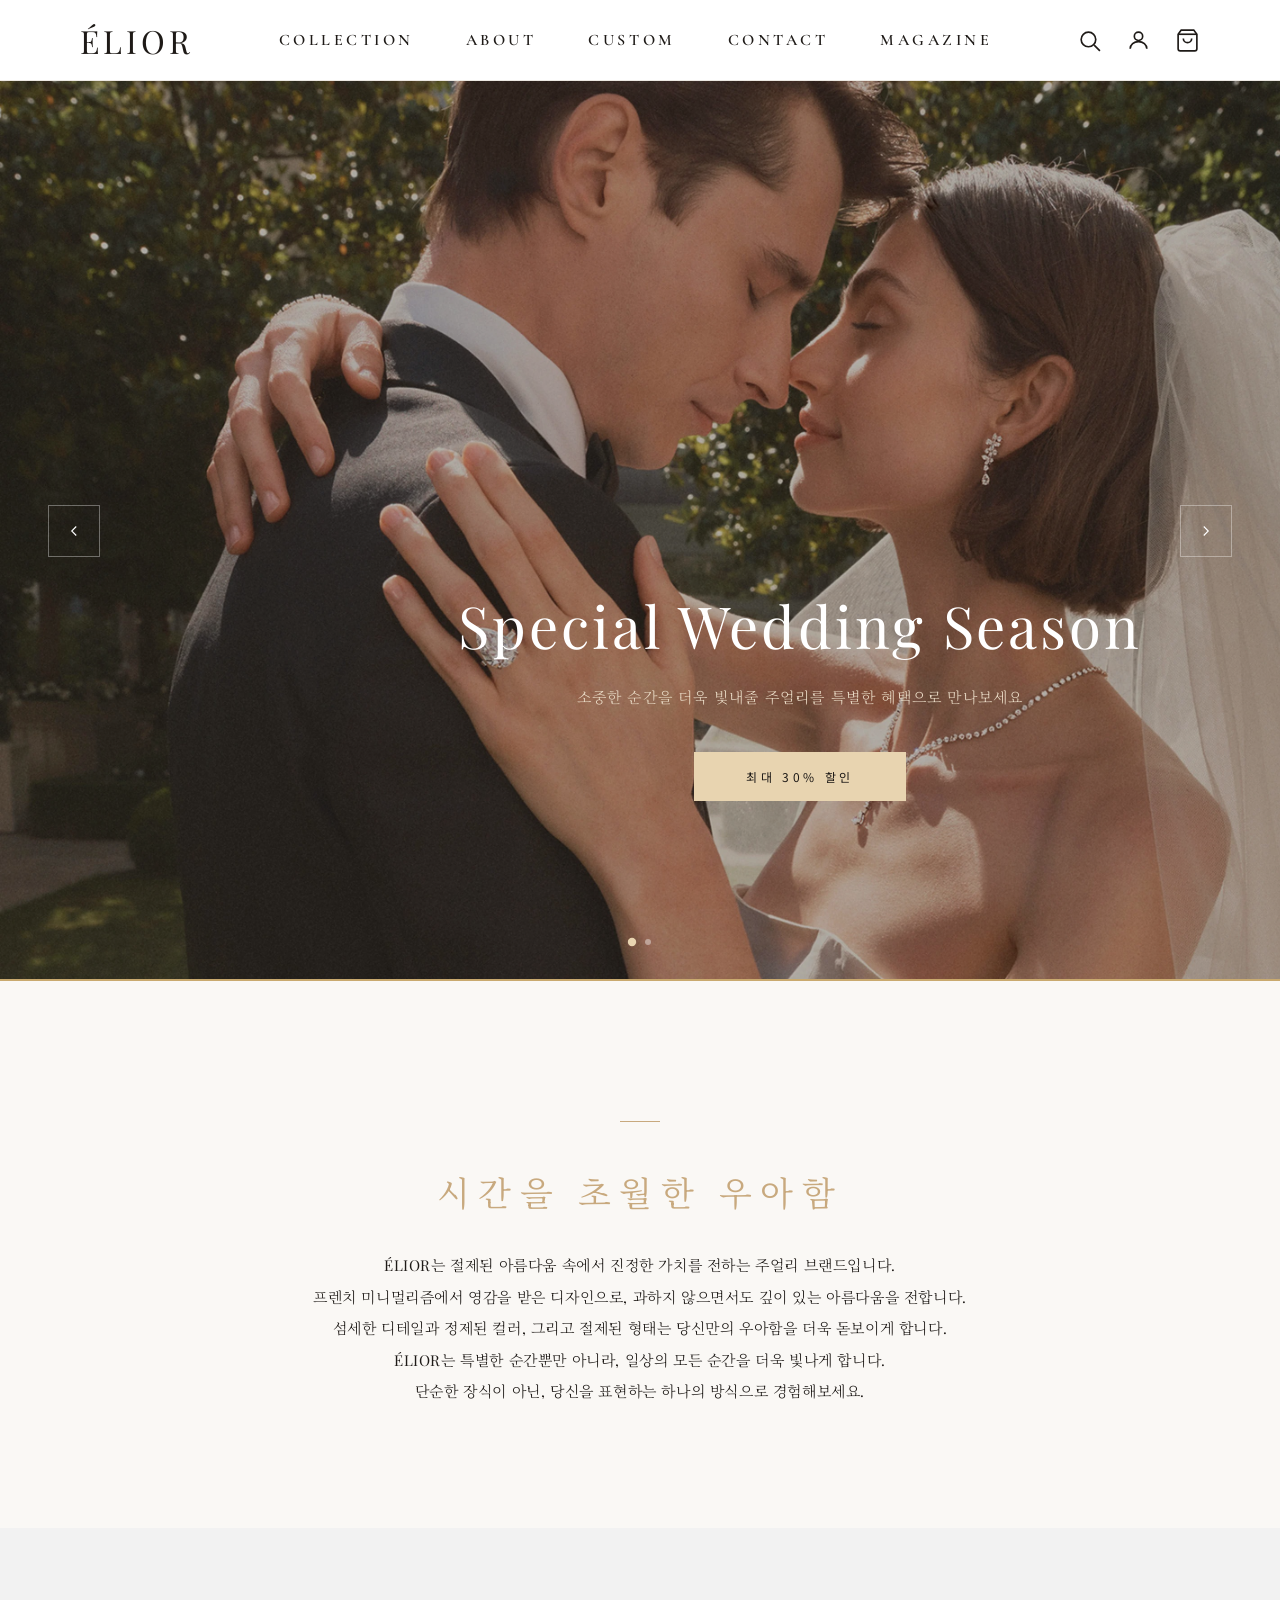
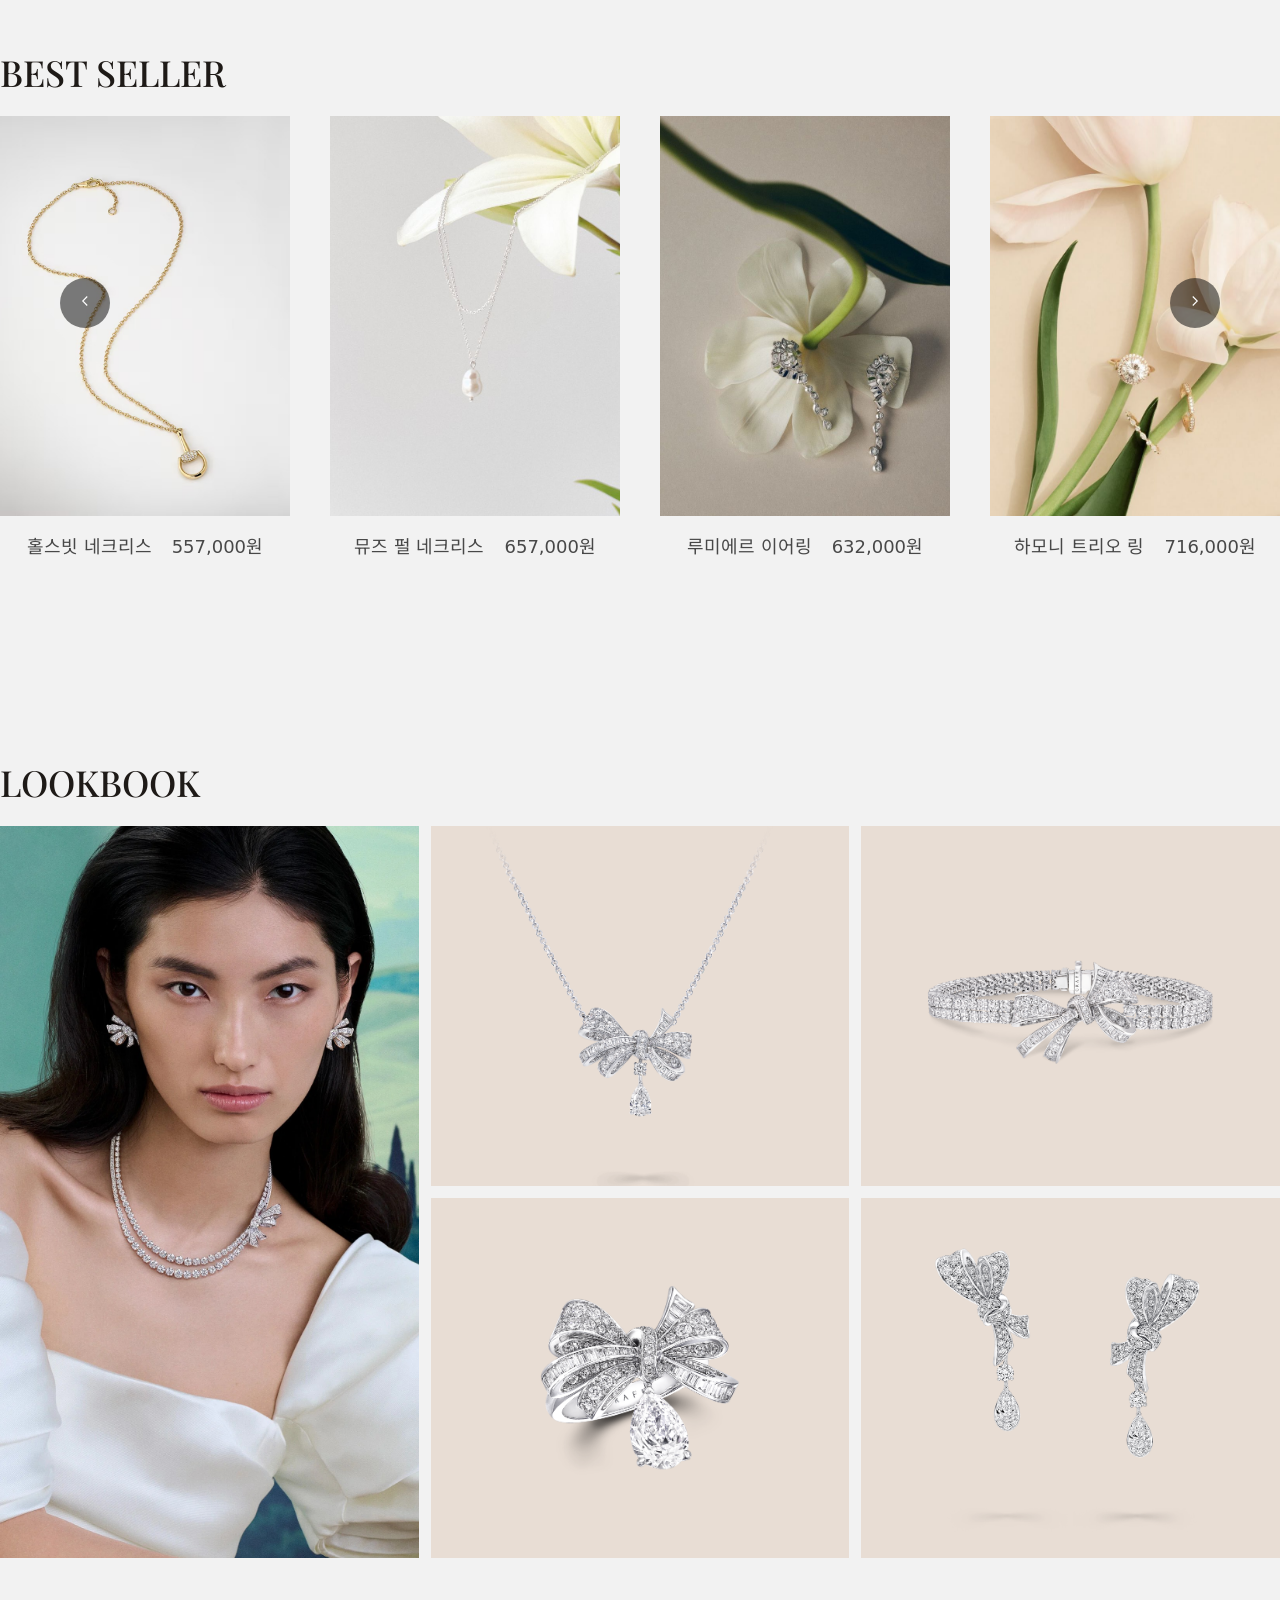
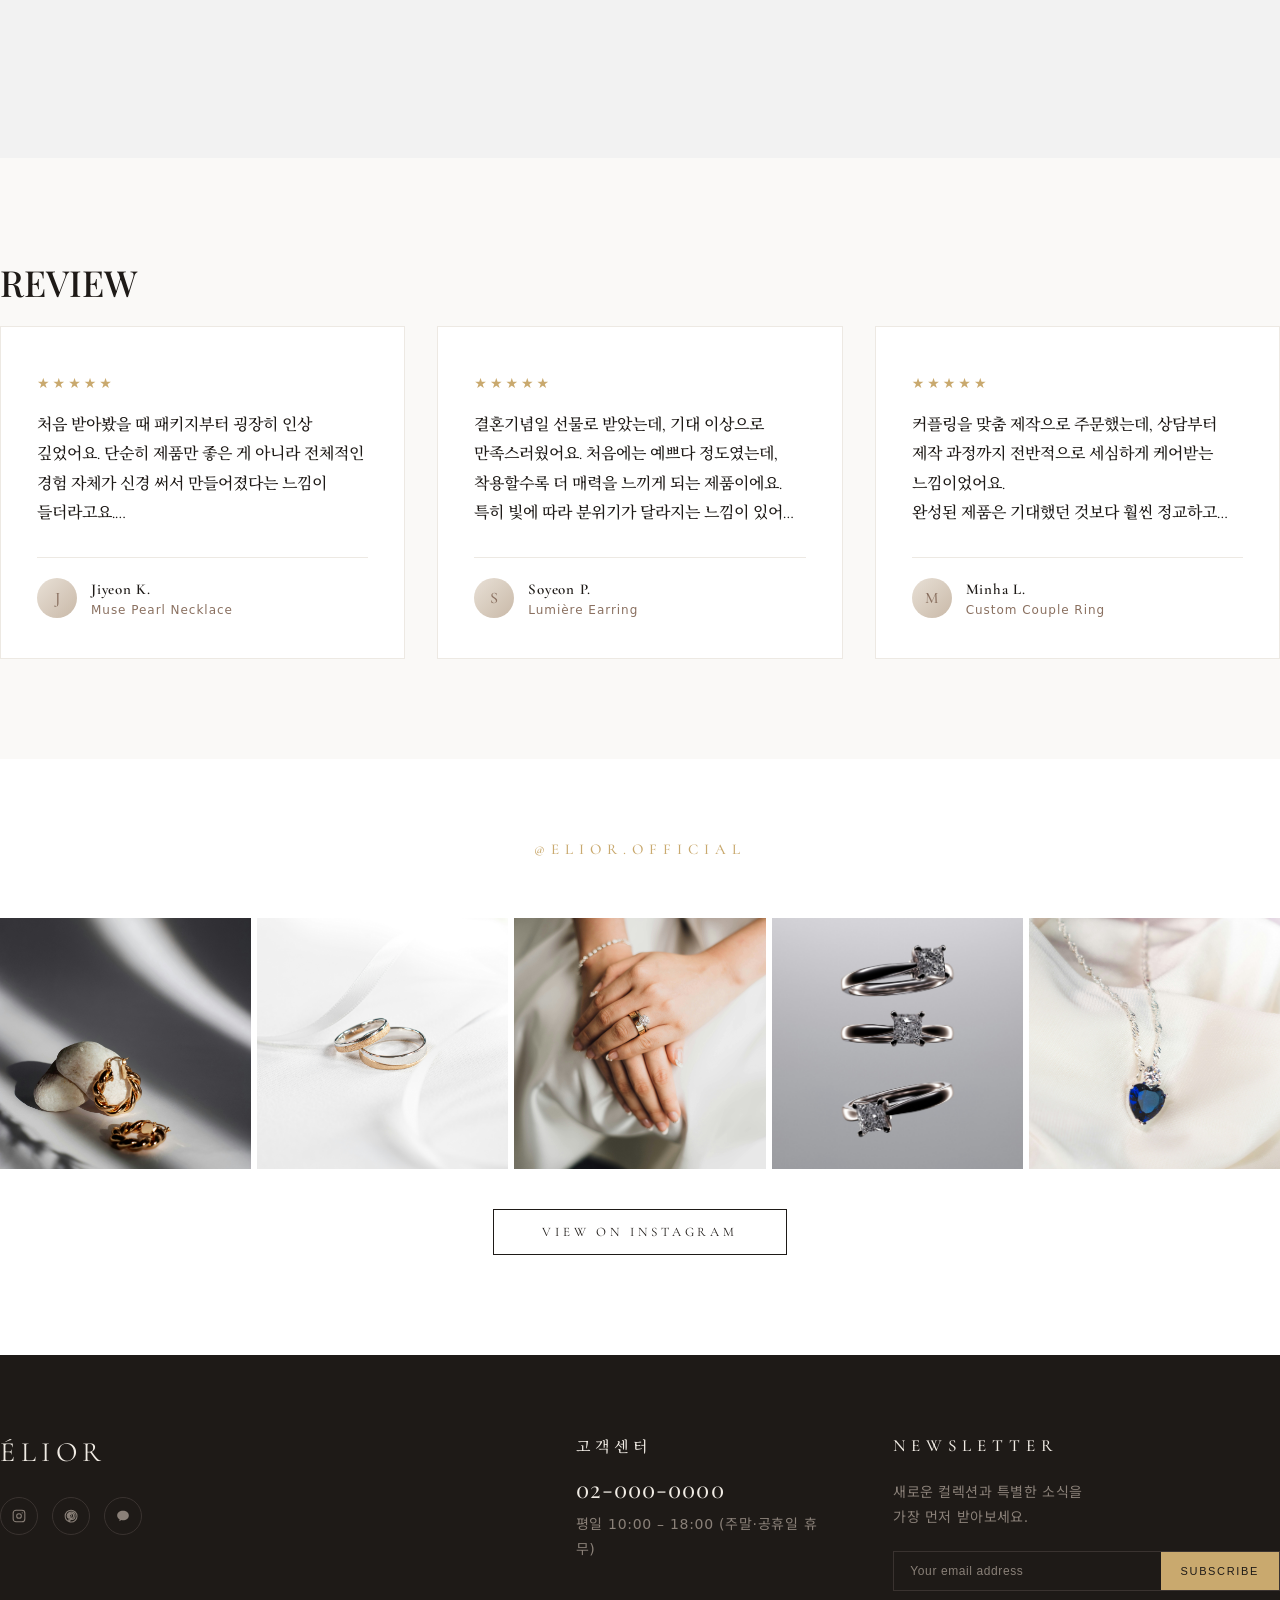
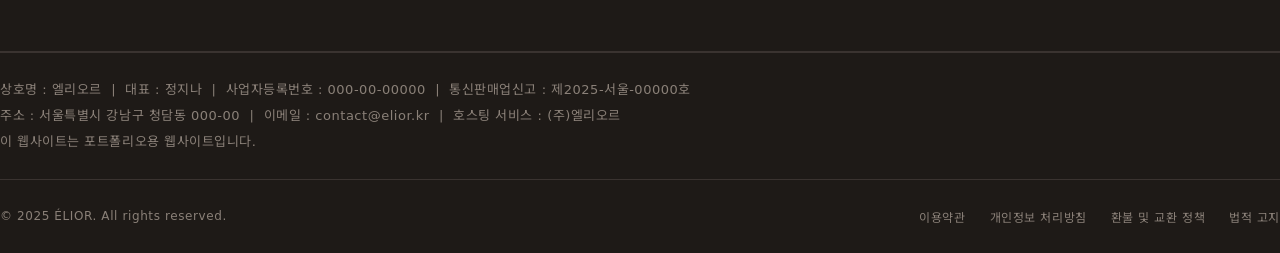
==== commit 1b374913: "Add files via upload" ====
--- a/index.html
+++ b/index.html
@@ -26,7 +26,7 @@
                 </h1>
                 <ul class="gnb">
                     <li>
-                        <a href="Collection.html">Collection</a>
+                        <a href="collection.html">Collection</a>
                         <ul class="sub">
                             <li><a href="collection.html?cat=necklace">Necklace</a></li>
                             <li><a href="collection.html?cat=earring">Earring</a></li>
@@ -37,7 +37,7 @@
                         </ul>
                     </li>
                     <li>
-                        <a href="About.html">About</a>
+                        <a href="about.html">About</a>
                         <ul class="sub">
                             <li><a href="about.html?tab=brand">Brand Story</a></li>
                             <li><a href="about.html?tab=craft">장인정신</a></li>
@@ -45,7 +45,7 @@
                         </ul>
                     </li>
                     <li>
-                        <a href="Custom.html">Custom</a>
+                        <a href="custom.html">Custom</a>
                         <ul class="sub">
                             <li><a href="custom.html?tab=process">진행 방식</a></li>
                             <li><a href="custom.html?tab=request">커스텀 요청서</a></li>
@@ -55,7 +55,7 @@
                         </ul>
                     </li>
                     <li>
-                        <a href="Contact.html">Contact</a>
+                        <a href="contact.html">Contact</a>
                         <ul class="sub">
                             <li><a href="contact.html?tab=inquiry">상품 문의</a></li>
                             <li><a href="contact.html?tab=faq">자주 묻는 질문</a></li>
@@ -63,10 +63,10 @@
                         </ul>
                     </li>
                     <li>
-                        <a href="Magazine.html">Magazine</a>
+                        <a href="magazine.html">Magazine</a>
                     </li>
                 </ul>
-                
+
                 <div class="util_nav">
                     <a href="#" aria-label="검색">
                         <svg width="16" height="16" viewBox="0 0 24 24" fill="none" stroke="currentColor"
@@ -75,14 +75,14 @@
                             <line x1="16.5" y1="16.5" x2="22" y2="22" />
                         </svg>
                     </a>
-                    <a href="Mypage.html" aria-label="마이페이지">
+                    <a href="mypage.html" aria-label="마이페이지">
                         <svg width="16" height="16" viewBox="0 0 24 24" fill="none" stroke="currentColor"
                             stroke-width="1.6">
                             <circle cx="12" cy="8" r="4" />
                             <path d="M4 20c0-4 3.6-7 8-7s8 3 8 7" />
                         </svg>
                     </a>
-                    <a href="Cart.html" aria-label="장바구니">
+                    <a href="cart.html" aria-label="장바구니">
                         <svg width="16" height="16" viewBox="0 0 24 24" fill="none" stroke="currentColor"
                             stroke-width="1.6">
                             <path d="M6 2L3 6v14a2 2 0 002 2h14a2 2 0 002-2V6l-3-4z" />
@@ -119,7 +119,7 @@
                         <h2 class="mv_title dark">나만의 주얼리를,<br>당신의 이야기로</h2>
                         <p class="mv_sub dark">소중한 순간을 담아 세상에 단 하나뿐인 주얼리를 만들어드립니다.<br>각인, 스톤 선택, 디자인까지 — 처음부터 끝까지 함께합니다.
                         </p>
-                        <a href="Custom.html" class="mv_btn dark">커스텀 주문 시작하기</a>
+                        <a href="custom.html" class="mv_btn dark">커스텀 주문 시작하기</a>
                     </div>
                 </div>
             </div>
@@ -178,6 +178,13 @@
                     </div>
                     <ul class="item">
                         <li>
+                            <a href="page.html"><img src="img/page2.jpg" alt=""></a>
+                            <div class="info">
+                                <span>홀스빗 네크리스</span>
+                                <p>557,000원</p>
+                            </div>
+                        </li>
+                        <li>
                             <a href=""><img src="img/Pearl Line.jpg" alt=""></a>
                             <div class="info">
                                 <span>뮤즈 펄 네크리스</span>
@@ -234,6 +241,9 @@
                             </div>
                         </li>
                     </ul>
+                    <div class="scroll_indicator">
+                        <div class="scroll_indicator_bar" id="bestsellerBar"></div>
+                    </div>
                 </div>
             </div>
         </section>
@@ -337,6 +347,9 @@
                             </div>
                         </div>
                     </div>
+                </div>
+                <div class="scroll_indicator">
+                    <div class="scroll_indicator_bar" id="reviewBar"></div>
                 </div>
             </div>
         </section>
@@ -364,6 +377,9 @@
                     <div class="insta_item">
                         <img src="img/insta5.jpg" alt="Instagram 5">
                     </div>
+                </div>
+                <div class="scroll_indicator">
+                    <div class="scroll_indicator_bar" id="instaBar"></div>
                 </div>
                 <div class="insta_cta">
                     <a href="#">View on Instagram</a>
@@ -458,7 +474,7 @@
         let mvCurrent = 0;
         let mvTimer;
         const MV_DURATION = 5000;
-        
+
 
         function mvUpdateUI() {
             mvTrack.style.transform = `translateX(-${mvCurrent * 100}%)`;
@@ -529,29 +545,77 @@
             updateSlider();
         });
 
+        function attachScrollIndicator(scrollEl, barEl) {
+            if (!scrollEl || !barEl) return;
+            const track = barEl.parentElement;
+
+            function update() {
+                const maxScroll = scrollEl.scrollWidth - scrollEl.clientWidth;
+                if (maxScroll <= 0) { track.style.display = 'none'; return; }
+                const maxTranslate = track.clientWidth - barEl.offsetWidth;
+                const ratio = scrollEl.scrollLeft / maxScroll;
+                barEl.style.transform = `translateX(${ratio * maxTranslate}px)`;
+            }
+
+            scrollEl.addEventListener('scroll', update, { passive: true });
+            window.addEventListener('resize', update);
+            update();
+        }
+
+        attachScrollIndicator(document.querySelector('.item'), document.getElementById('bestsellerBar'));
+        attachScrollIndicator(document.querySelector('.review_grid'), document.getElementById('reviewBar'));
+        attachScrollIndicator(document.querySelector('.insta_grid'), document.getElementById('instaBar'));
+
         // 햄버거 메뉴
         const hamburger = document.getElementById('hamburger');
         const gnb = document.querySelector('.gnb');
 
         if (hamburger && gnb) {
+
             hamburger.addEventListener('click', () => {
+
                 hamburger.classList.toggle('open');
                 gnb.classList.toggle('open');
-                document.body.style.overflow = gnb.classList.contains('open') ? 'hidden' : '';
+
+                if (gnb.classList.contains('open')) {
+                    // 배경 페이지만 스크롤 막기
+                    document.body.style.overflow = 'hidden';
+                } else {
+                    document.body.style.overflow = '';
+                }
+
             });
 
             // 서브메뉴 토글
             gnb.querySelectorAll('li > a').forEach(link => {
+
                 link.addEventListener('click', (e) => {
+
                     if (window.innerWidth <= 430) {
+
                         const sub = link.nextElementSibling;
+
                         if (sub && sub.classList.contains('sub')) {
+
                             e.preventDefault();
-                            link.parentElement.classList.toggle('sub_open');
+
+                            const li = link.parentElement;
+                            li.classList.toggle('sub_open');
+
+                            // 펼쳐진 메뉴가 보이도록 살짝 이동
+                            setTimeout(() => {
+                                li.scrollIntoView({
+                                    behavior: "smooth",
+                                    block: "nearest"
+                                });
+                            }, 100);
                         }
                     }
+
                 });
+
             });
+
         }
 
 
--- a/css/index.css
+++ b/css/index.css
@@ -5,6 +5,10 @@
   margin: 0 auto;
   box-sizing: border-box;
 
+}
+
+.scroll_indicator {
+  display: none;
 }
 
 /* header */
@@ -1032,6 +1036,25 @@
     padding: 0 40px;
   }
 
+  .scroll_indicator {
+    display: block;
+    width: 60px;
+    height: 3px;
+    background: #ede9e3;
+    border-radius: 3px;
+    margin: 20px auto 0;
+    overflow: hidden;
+  }
+
+  .scroll_indicator_bar {
+    height: 100%;
+    width: 30%;
+    background: #c9a96e;
+    border-radius: 3px;
+    transform: translateX(0);
+  }
+
+
   /* ── 헤더 ── */
   header .inner_box {
     padding: 0 24px;
@@ -1305,10 +1328,12 @@
     align-items: center;
     justify-content: unset;
   }
-header .logo {
+
+  header .logo {
     justify-self: center;
     text-align: center;
   }
+
   header .logo a {
     font-size: 22px;
     letter-spacing: 3px;
@@ -1318,24 +1343,24 @@
   header .gnb {
     display: none;
     position: fixed;
-    top: 0;
+    top: 80px;
     left: 0;
     width: 100%;
-    height: 100vh;
+    height: calc(100dvh - 120px);
     background: #fff;
     flex-direction: column;
     align-items: flex-start;
-    justify-content:flex-start;
-    padding: 100px 40px 40px;
-    gap: 0;
+    justify-content: flex-start;
+    padding: 20px 40px 80px;
+    overflow-y: auto;
+    overscroll-behavior: contain;
+    -webkit-overflow-scrolling: touch;
     z-index: 999;
-    overflow-y: auto;
-    -webkit-overflow-scrolling: touch;
+    touch-action: pan-y;
   }
 
   header .gnb.open {
     display: flex;
-    height: 820px;
   }
 
   header .gnb>li>a {
@@ -1358,6 +1383,7 @@
 
 
   /* 서브메뉴 */
+
   header .gnb .sub {
     position: static;
     border: none;
@@ -1368,6 +1394,7 @@
     overflow: hidden;
     opacity: 0;
     transform: translateX(-24px);
+    overflow-y: auto;
     transition: max-height 0.35s ease, transform 0.35s ease, opacity 0.3s ease;
   }
 
@@ -1408,7 +1435,6 @@
     background: none;
     border: none;
     z-index: 1000;
-    justify-self: start;
   }
 
   .hamburger span {
@@ -1463,6 +1489,7 @@
   #footer {
     padding-top: 40px;
   }
+
   .footer_top {
     grid-template-columns: 1fr;
     gap: 40px;
@@ -1525,9 +1552,15 @@
     height: 75svh;
   }
 
+  .mv_text {
+    padding: 0 28px;
+  }
+
   .mv_title {
     font-size: 28px;
     letter-spacing: 0.03em;
+    word-break: keep-all;
+    overflow-wrap: break-word;
   }
 
   .mv_sub {
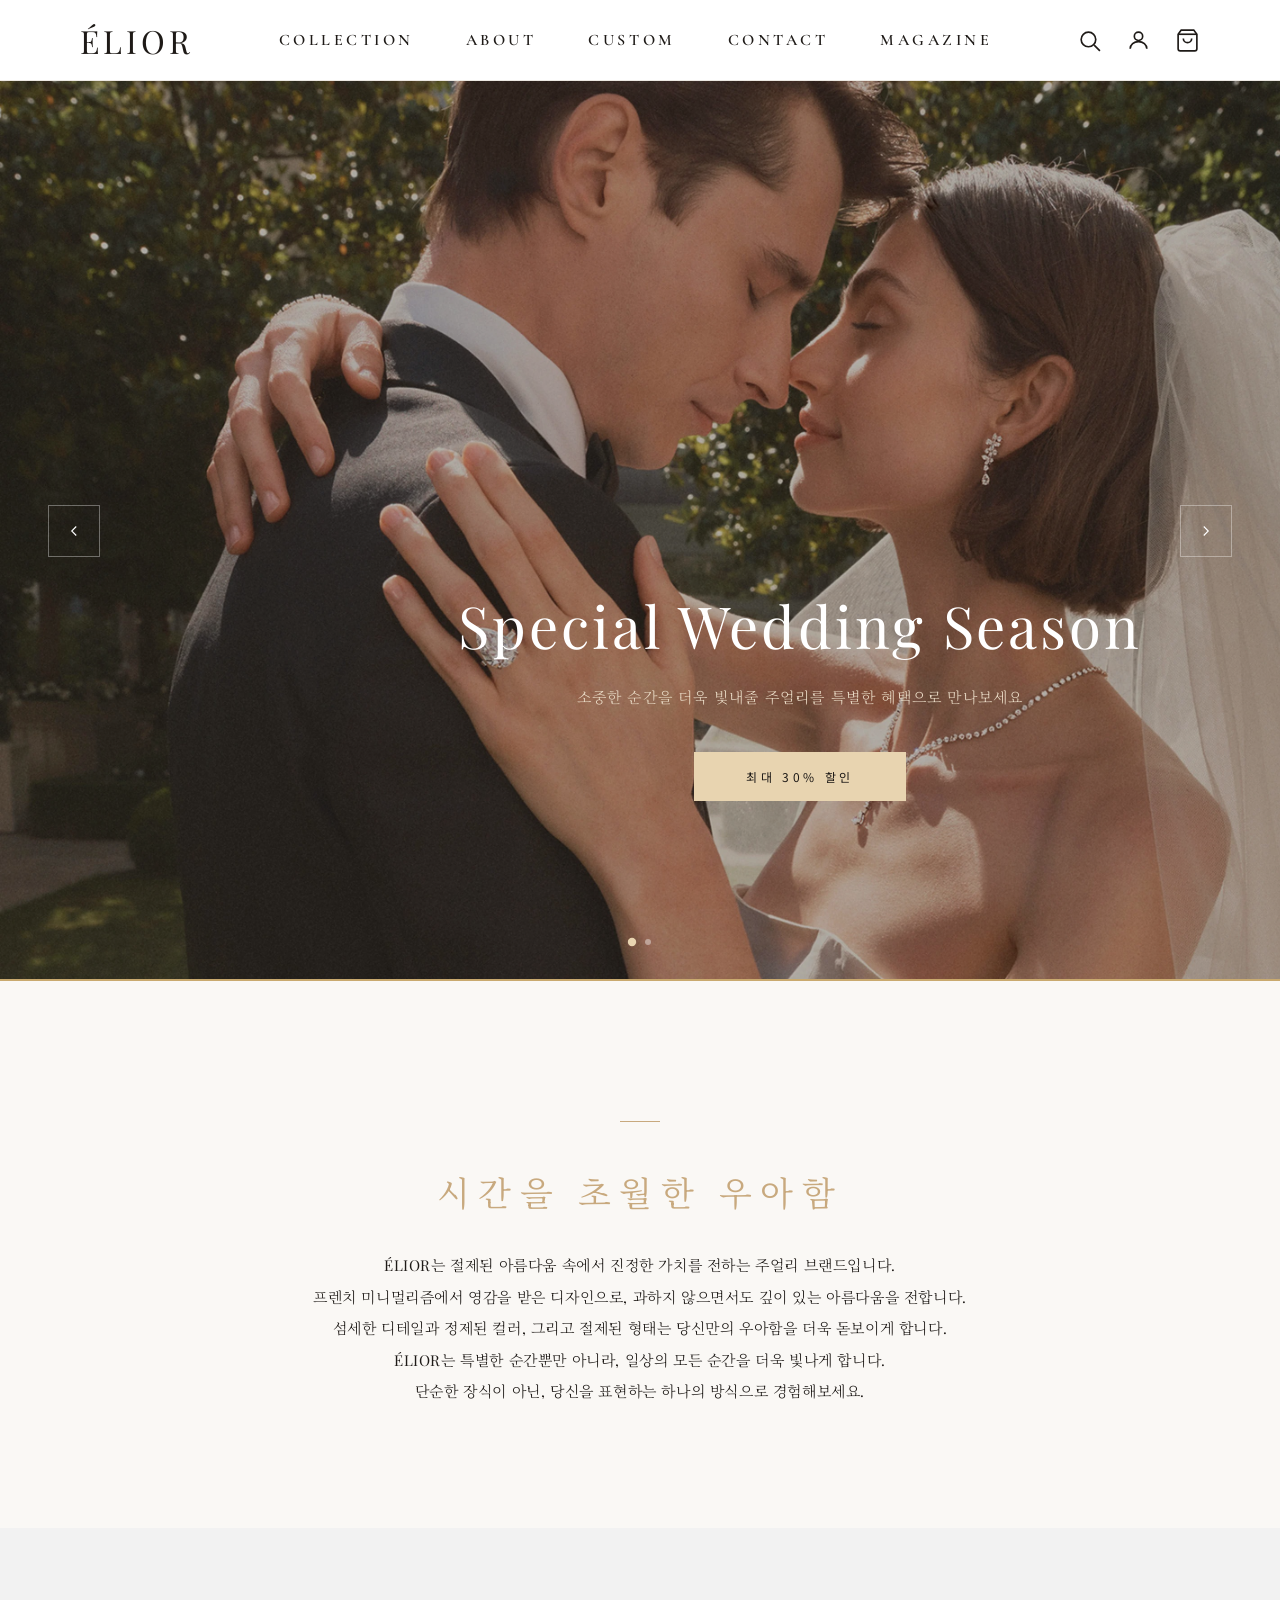
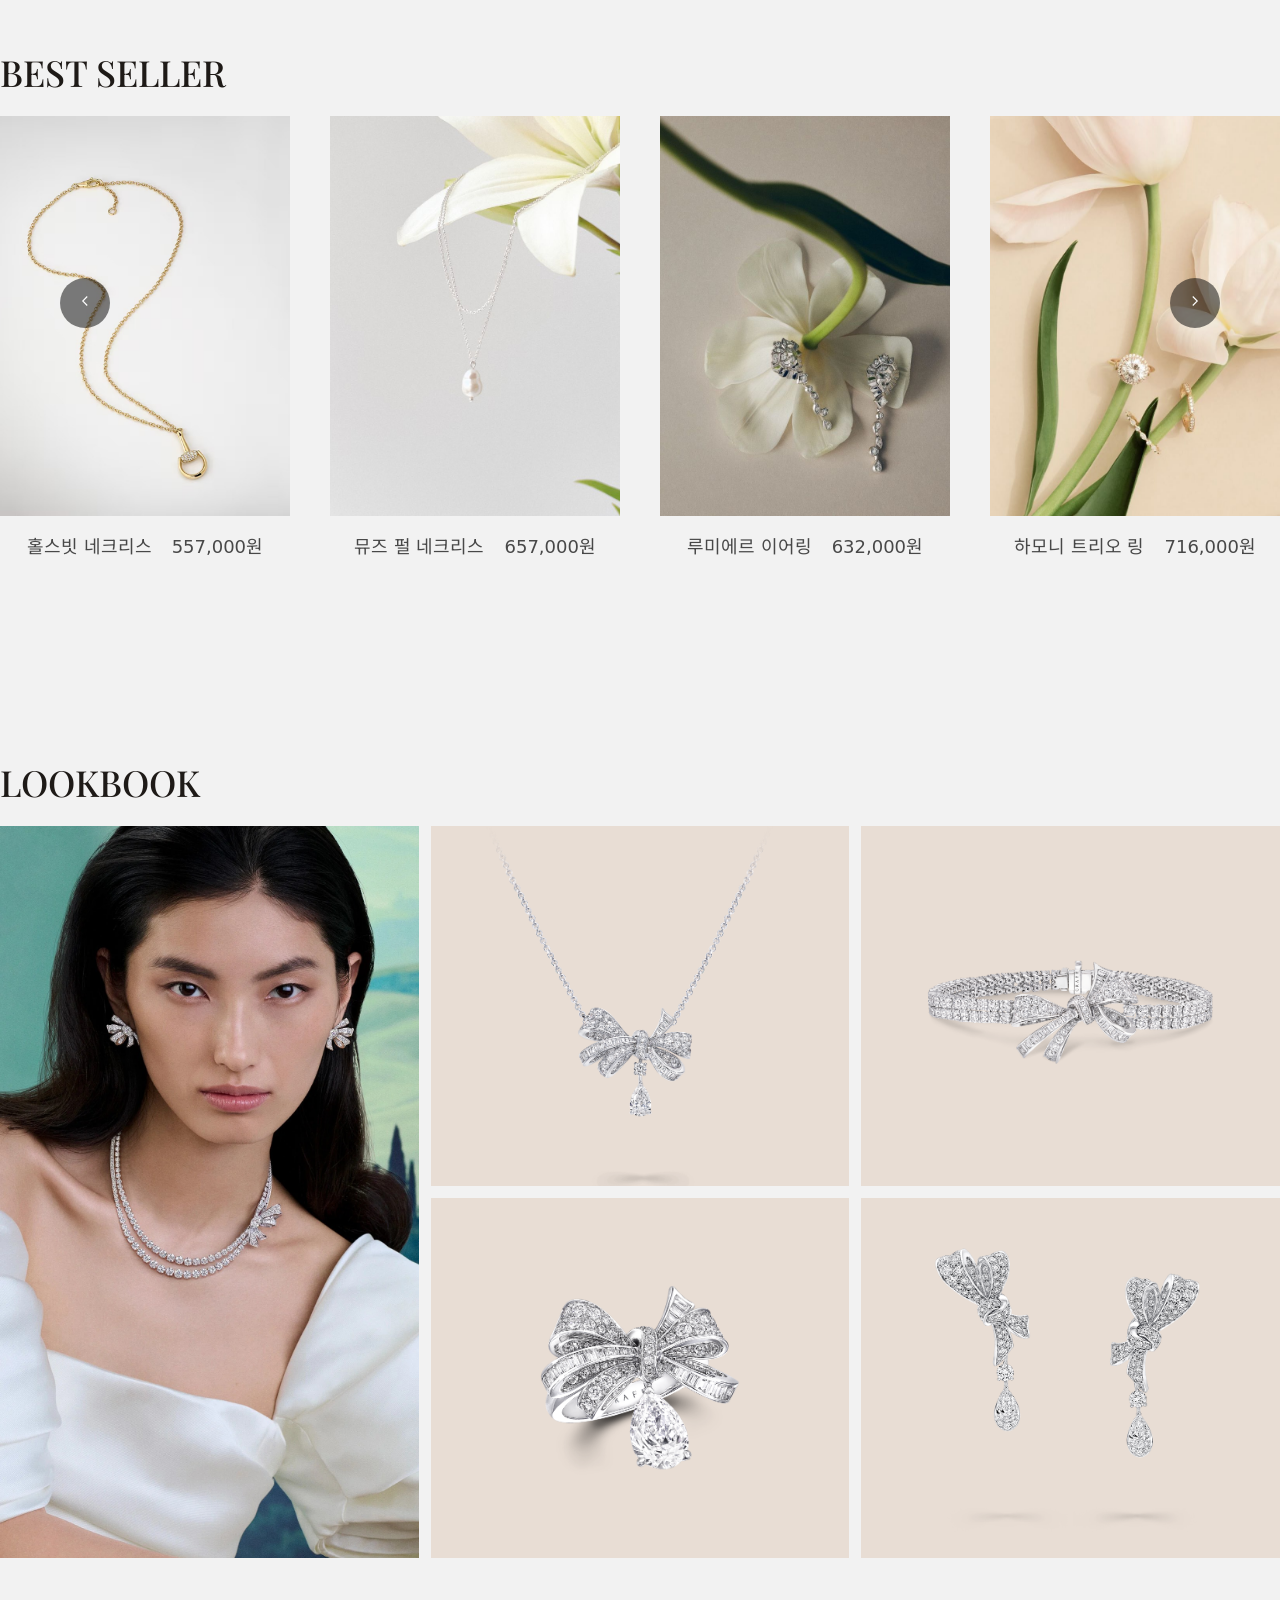
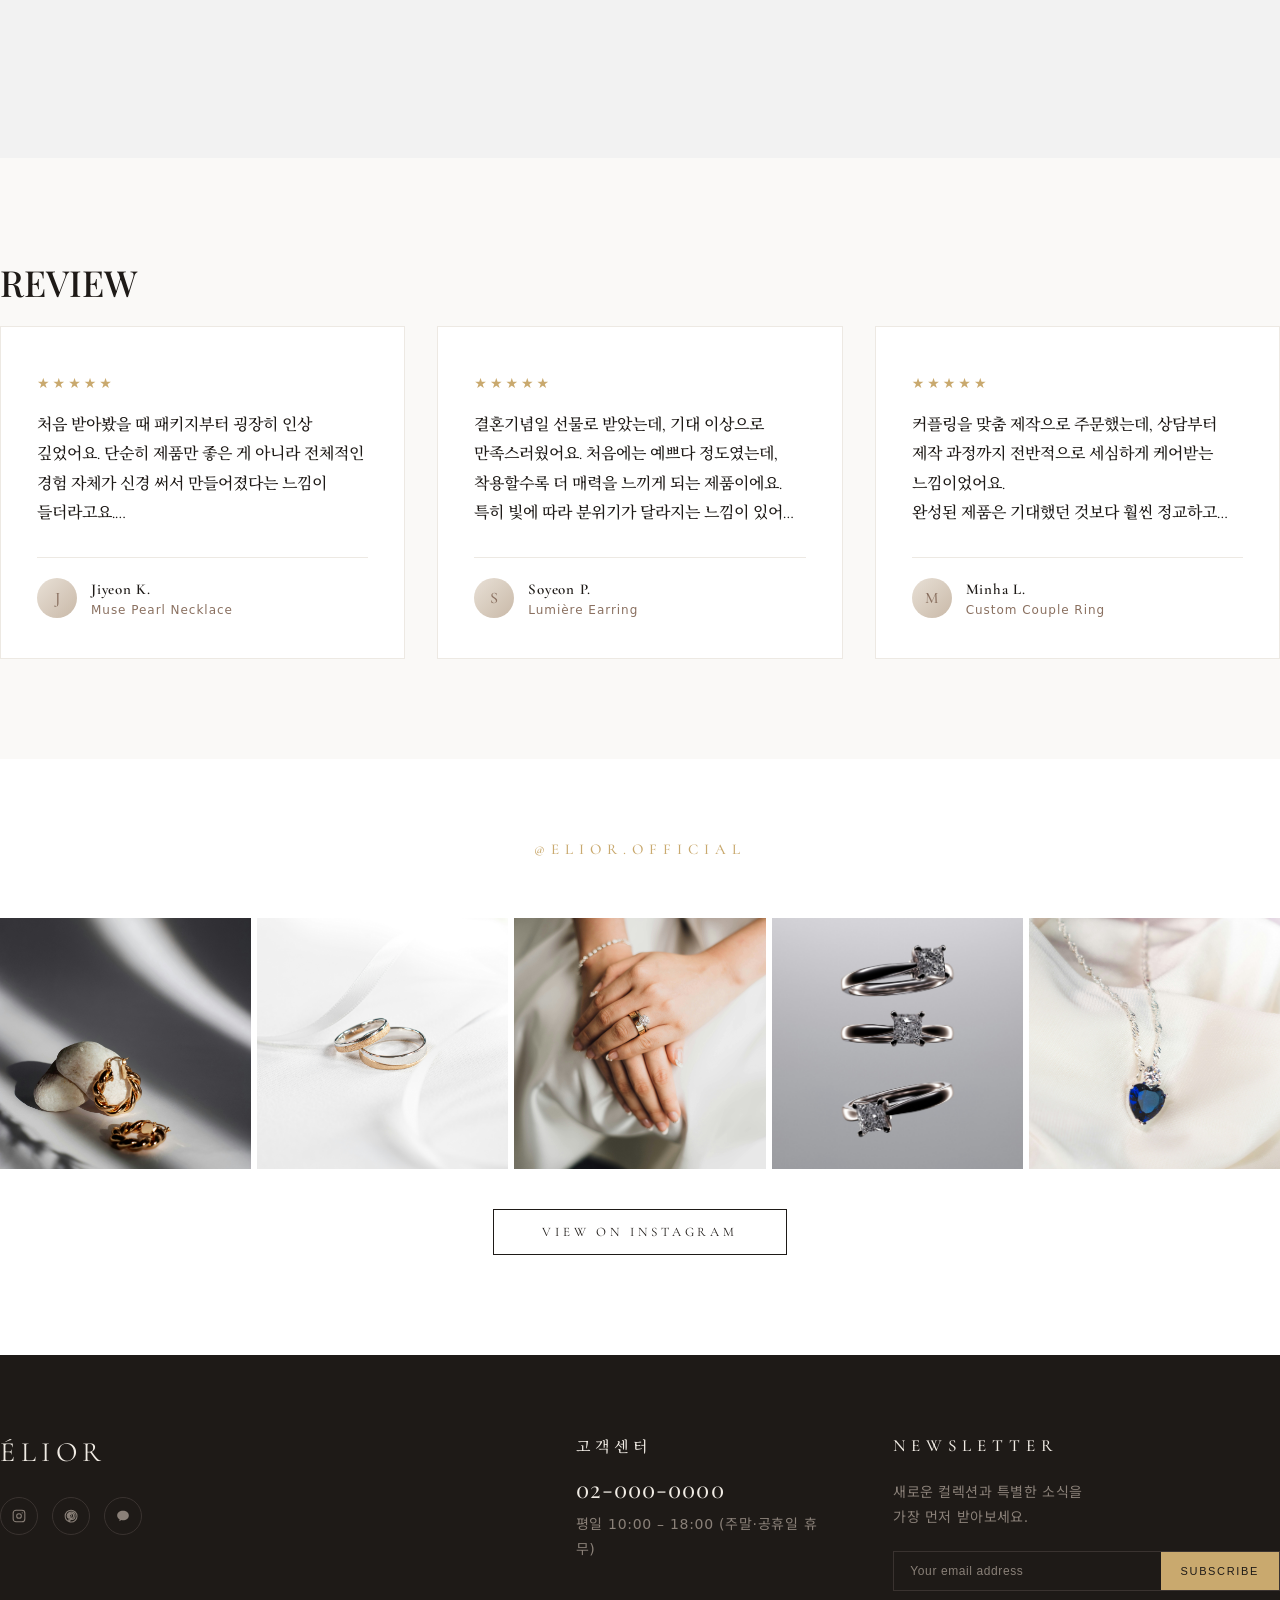
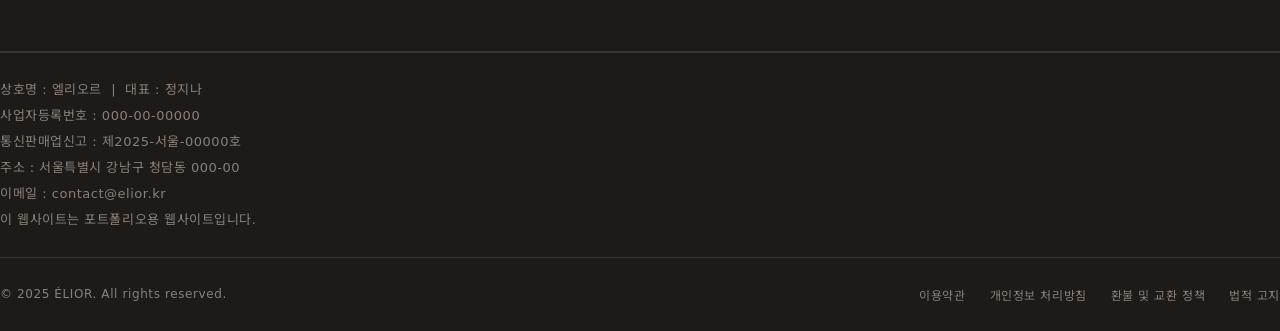
==== commit a65e2462: "Add files via upload" ====
--- a/index.html
+++ b/index.html
@@ -117,7 +117,7 @@
                     <div class="mv_text">
                         <p class="mv_label dark">— Make it yours —</p>
                         <h2 class="mv_title dark">나만의 주얼리를,<br>당신의 이야기로</h2>
-                        <p class="mv_sub dark">소중한 순간을 담아 세상에 단 하나뿐인 주얼리를 만들어드립니다.<br>각인, 스톤 선택, 디자인까지 — 처음부터 끝까지 함께합니다.
+                        <p class="mv_sub dark">소중한 순간을 담아 세상에 단 하나뿐인 주얼리를 만들어드립니다.<br>각인, 스톤 선택, 디자인까지 함께합니다.
                         </p>
                         <a href="custom.html" class="mv_btn dark">커스텀 주문 시작하기</a>
                     </div>
@@ -388,62 +388,65 @@
         </section>
 
         <footer id="footer">
+
+            <div class="footer_top">
+
+                <!-- Brand -->
+                <div class="footer_brand">
+                    <a href="index.html" class="footer_logo">ÉLIOR</a>
+                    <div class="footer_sns">
+                        <a href="#" class="sns_btn" aria-label="Instagram">
+                            <svg width="14" height="14" viewBox="0 0 24 24" fill="none" stroke="currentColor"
+                                stroke-width="1.8">
+                                <rect x="2" y="2" width="20" height="20" rx="5" ry="5" />
+                                <circle cx="12" cy="12" r="4" />
+                                <circle cx="17.5" cy="6.5" r="1" fill="currentColor" stroke="none" />
+                            </svg>
+                        </a>
+                        <a href="#" class="sns_btn" aria-label="Pinterest">
+                            <svg width="14" height="14" viewBox="0 0 24 24" fill="none" stroke="currentColor"
+                                stroke-width="1.8">
+                                <path
+                                    d="M12 2C6.48 2 2 6.48 2 12c0 4.24 2.65 7.86 6.39 9.29-.09-.78-.17-1.99.04-2.85.18-.76 1.22-5.18 1.22-5.18s-.31-.63-.31-1.56c0-1.46.85-2.55 1.9-2.55.9 0 1.33.67 1.33 1.48 0 .9-.58 2.26-.87 3.52-.25 1.05.52 1.9 1.55 1.9 1.86 0 3.11-2.39 3.11-5.22 0-2.15-1.46-3.75-4.1-3.75-2.99 0-4.84 2.24-4.84 4.74 0 .86.25 1.47.65 1.94.18.21.2.3.14.54-.05.17-.15.59-.2.76-.07.25-.28.34-.5.25-1.39-.57-2.04-2.1-2.04-3.82 0-2.84 2.4-6.24 7.17-6.24 3.83 0 6.35 2.77 6.35 5.75 0 3.93-2.17 6.87-5.39 6.87-1.08 0-2.09-.58-2.44-1.24l-.66 2.52c-.24.92-.88 2.07-1.31 2.77.99.3 2.03.46 3.12.46 5.52 0 10-4.48 10-10S17.52 2 12 2z" />
+                            </svg>
+                        </a>
+                        <a href="#" class="sns_btn" aria-label="KakaoTalk">
+                            <svg width="14" height="14" viewBox="0 0 24 24" fill="currentColor" stroke="none">
+                                <path
+                                    d="M12 3C6.48 3 2 6.58 2 11c0 2.84 1.74 5.33 4.37 6.81L5.5 21l3.78-2.14C10.22 19.27 11.1 19.4 12 19.4c5.52 0 10-3.58 10-8.4S17.52 3 12 3z" />
+                            </svg>
+                        </a>
+                    </div>
+                </div>
+
+                <!-- 사업자 정보 -->
+                <div class="footer_info">
+                    <h4>고객센터</h4>
+                    <p class="footer_tel">02-000-0000</p>
+                    <p class="footer_hours">평일 10:00 – 18:00 (주말·공휴일 휴무)</p>
+                </div>
+
+                <!-- Newsletter -->
+                <div class="footer_newsletter">
+                    <h4>Newsletter</h4>
+                    <p>새로운 컬렉션과 특별한 소식을<br>가장 먼저 받아보세요.</p>
+                    <div class="newsletter_form">
+                        <input type="email" placeholder="Your email address">
+                        <button type="button">Subscribe</button>
+                    </div>
+                </div>
+
+            </div>
+
+            <!-- 사업자 등록 정보 -->
             <div class="inner_box">
-                <div class="footer_top">
-
-                    <!-- Brand -->
-                    <div class="footer_brand">
-                        <a href="index.html" class="footer_logo">ÉLIOR</a>
-                        <div class="footer_sns">
-                            <a href="#" class="sns_btn" aria-label="Instagram">
-                                <svg width="14" height="14" viewBox="0 0 24 24" fill="none" stroke="currentColor"
-                                    stroke-width="1.8">
-                                    <rect x="2" y="2" width="20" height="20" rx="5" ry="5" />
-                                    <circle cx="12" cy="12" r="4" />
-                                    <circle cx="17.5" cy="6.5" r="1" fill="currentColor" stroke="none" />
-                                </svg>
-                            </a>
-                            <a href="#" class="sns_btn" aria-label="Pinterest">
-                                <svg width="14" height="14" viewBox="0 0 24 24" fill="none" stroke="currentColor"
-                                    stroke-width="1.8">
-                                    <path
-                                        d="M12 2C6.48 2 2 6.48 2 12c0 4.24 2.65 7.86 6.39 9.29-.09-.78-.17-1.99.04-2.85.18-.76 1.22-5.18 1.22-5.18s-.31-.63-.31-1.56c0-1.46.85-2.55 1.9-2.55.9 0 1.33.67 1.33 1.48 0 .9-.58 2.26-.87 3.52-.25 1.05.52 1.9 1.55 1.9 1.86 0 3.11-2.39 3.11-5.22 0-2.15-1.46-3.75-4.1-3.75-2.99 0-4.84 2.24-4.84 4.74 0 .86.25 1.47.65 1.94.18.21.2.3.14.54-.05.17-.15.59-.2.76-.07.25-.28.34-.5.25-1.39-.57-2.04-2.1-2.04-3.82 0-2.84 2.4-6.24 7.17-6.24 3.83 0 6.35 2.77 6.35 5.75 0 3.93-2.17 6.87-5.39 6.87-1.08 0-2.09-.58-2.44-1.24l-.66 2.52c-.24.92-.88 2.07-1.31 2.77.99.3 2.03.46 3.12.46 5.52 0 10-4.48 10-10S17.52 2 12 2z" />
-                                </svg>
-                            </a>
-                            <a href="#" class="sns_btn" aria-label="KakaoTalk">
-                                <svg width="14" height="14" viewBox="0 0 24 24" fill="currentColor" stroke="none">
-                                    <path
-                                        d="M12 3C6.48 3 2 6.58 2 11c0 2.84 1.74 5.33 4.37 6.81L5.5 21l3.78-2.14C10.22 19.27 11.1 19.4 12 19.4c5.52 0 10-3.58 10-8.4S17.52 3 12 3z" />
-                                </svg>
-                            </a>
-                        </div>
-                    </div>
-
-                    <!-- 사업자 정보 -->
-                    <div class="footer_info">
-                        <h4>고객센터</h4>
-                        <p class="footer_tel">02-000-0000</p>
-                        <p class="footer_hours">평일 10:00 – 18:00 (주말·공휴일 휴무)</p>
-                    </div>
-
-                    <!-- Newsletter -->
-                    <div class="footer_newsletter">
-                        <h4>Newsletter</h4>
-                        <p>새로운 컬렉션과 특별한 소식을<br>가장 먼저 받아보세요.</p>
-                        <div class="newsletter_form">
-                            <input type="email" placeholder="Your email address">
-                            <button type="button">Subscribe</button>
-                        </div>
-                    </div>
-
-                </div>
-
-                <!-- 사업자 등록 정보 -->
                 <div class="footer_biz">
-                    <p>상호명 : 엘리오르 &nbsp;|&nbsp; 대표 : 정지나 &nbsp;|&nbsp; 사업자등록번호 : 000-00-00000 &nbsp;|&nbsp; 통신판매업신고 :
-                        제2025-서울-00000호</p>
-                    <p>주소 : 서울특별시 강남구 청담동 000-00 &nbsp;|&nbsp; 이메일 : contact@elior.kr &nbsp;|&nbsp; 호스팅 서비스 : (주)엘리오르
+                    <p>상호명 : 엘리오르 &nbsp;|&nbsp; 대표 : 정지나 </p>
+                    <p>사업자등록번호 : 000-00-00000 </p>
+                        <p>통신판매업신고 : 제2025-서울-00000호</p>
+                    <p>주소 : 서울특별시 강남구 청담동 000-00
                     </p>
+                    <p>이메일 : contact@elior.kr</p>
                     <p>이 웹사이트는 포트폴리오용 웹사이트입니다.</p>
                 </div>
 
--- a/css/index.css
+++ b/css/index.css
@@ -293,6 +293,7 @@
   color: #e8d9c4;
   line-height: 1.9;
   margin-bottom: 40px;
+  word-break: keep-all;
 }
 
 .mv_sub.dark {
@@ -619,6 +620,7 @@
   opacity: 0;
   transform: translateY(8px);
   transition: opacity 0.35s ease, transform 0.35s ease;
+  word-break: keep-all;
 }
 
 .look_item:hover .look_overlay span {
@@ -652,6 +654,7 @@
   border: 1px solid #ede9e3;
   position: relative;
   transition: box-shadow 0.3s ease, transform 0.3s ease;
+  word-break: keep-all;
 }
 
 .review_card:hover {
@@ -1253,6 +1256,7 @@
   .look_overlay span {
     opacity: 1;
     transform: none;
+    word-break: keep-all;
   }
 
   /* 리뷰 */
@@ -1493,7 +1497,7 @@
   .footer_top {
     grid-template-columns: 1fr;
     gap: 40px;
-    padding: 40px 20px 40px;
+    padding: 40px 0 40px;
     text-align: center;
   }
 
@@ -1526,7 +1530,6 @@
   }
 
   .footer_hours {
-    max-width: 240px;
     margin: 0 auto;
   }
 
@@ -1557,13 +1560,13 @@
   }
 
   .mv_title {
-    font-size: 28px;
+    font-size: 30px;
     letter-spacing: 0.03em;
     word-break: keep-all;
     overflow-wrap: break-word;
   }
 
-  .mv_sub {
+  .mv_sub.mv_btn.dark {
     font-size: 13px;
     margin-bottom: 24px;
     word-break: keep-all;
@@ -1585,6 +1588,15 @@
   .slide1 figure img {
     object-fit: cover;
     object-position: center;
+  }
+
+  .mv_label.dark{
+    padding-bottom: 15px;
+  }
+
+  .mv_sub .dark{
+    font-size: 13px;
+    word-break: keep-all;
   }
 
   /* 슬라이드 2 링 크기 축소 */
@@ -1634,10 +1646,12 @@
   #intro .text h2 {
     font-size: 24px;
     margin-bottom: 20px;
+    letter-spacing: 2px;
   }
 
   #intro .text p {
     font-size: 13px;
+    word-break: keep-all;
   }
 
   /* 베스트셀러 */
